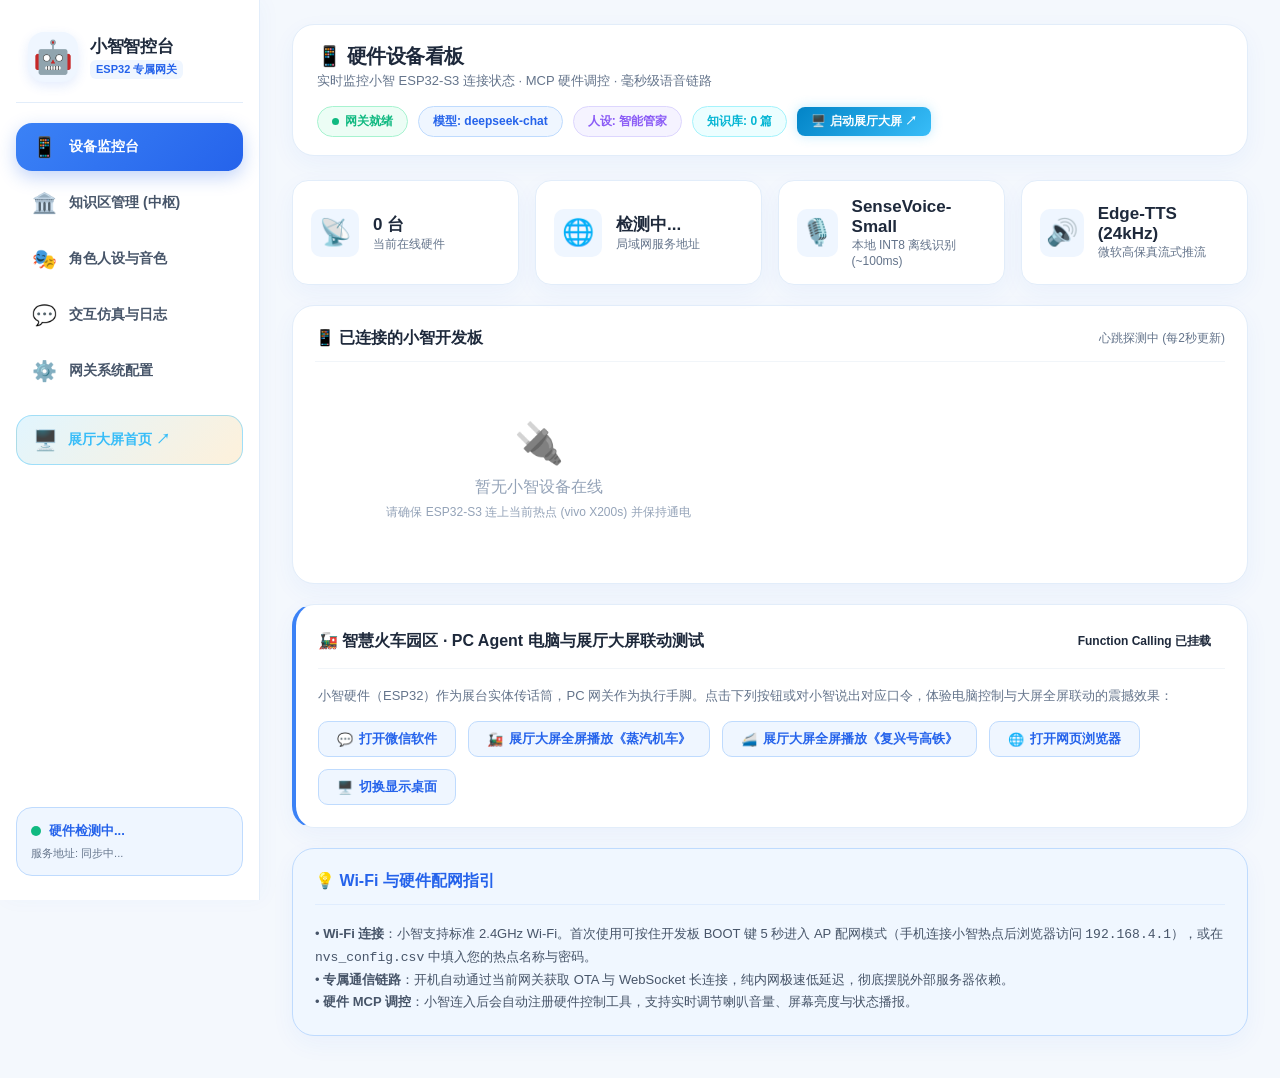
==== gateway/web/index.html @ e7eec86a "feat(skill-system): add agent skill file manager, streamline UI, and fix ASR phantom triggers" ====
<!DOCTYPE html>
<html lang="zh-CN">
<head>
  <meta charset="UTF-8">
  <meta name="viewport" content="width=device-width, initial-scale=1.0">
  <title>小智 AI 硬件专属中转管理平台</title>
  <link rel="stylesheet" href="style.css?v=2.2.0">
  <link rel="icon" href="data:image/svg+xml,<svg xmlns='http://www.w3.org/2000/svg' viewBox='0 0 100 100'><text y='.9em' font-size='90'>🤖</text></svg>">
</head>
<body>
  <div class="app-layout">
    <!-- Left Sidebar -->
    <aside class="sidebar">
      <div>
        <div class="brand-area">
          <div class="brand-icon">🤖</div>
          <div>
            <div class="brand-title">小智智控台</div>
            <span class="brand-sub">ESP32 专属网关</span>
          </div>
        </div>

        <!-- Navigation Menu -->
        <nav class="nav-menu">
          <button class="nav-item active" id="nav-devices" onclick="switchTab('devices')">
            <span class="item-icon">📱</span>
            <span>设备监控台</span>
          </button>
          <button class="nav-item" id="nav-knowledge" onclick="switchTab('knowledge')">
            <span class="item-icon">🏛️</span>
            <span>知识区管理 (中枢)</span>
          </button>
          <button class="nav-item" id="nav-roles" onclick="switchTab('roles')">
            <span class="item-icon">🎭</span>
            <span>角色人设与音色</span>
          </button>
          <button class="nav-item" id="nav-chat" onclick="switchTab('chat')">
            <span class="item-icon">💬</span>
            <span>交互仿真与日志</span>
          </button>
          <button class="nav-item" id="nav-settings" onclick="switchTab('settings')">
            <span class="item-icon">⚙️</span>
            <span>网关系统配置</span>
          </button>
          <a href="/kiosk.html" target="_blank" class="nav-item" style="text-decoration:none; margin-top:12px; background:linear-gradient(135deg, rgba(56,189,248,0.15), rgba(245,158,11,0.15)); border:1px solid rgba(56,189,248,0.4); color:#38bdf8; font-weight:600; display:flex; align-items:center; gap:10px;">
            <span class="item-icon">🖥️</span>
            <span>展厅大屏首页 ↗</span>
          </a>
        </nav>
      </div>

      <!-- Sidebar Footer Hardware Status -->
      <div class="sidebar-footer">
        <div class="device-status-badge">
          <span class="dot-pulse" id="sidebar-dot"></span>
          <span id="sidebar-status-text">硬件检测中...</span>
        </div>
        <div class="device-info-text" id="sidebar-device-info">
          服务地址: 同步中...
        </div>
      </div>
    </aside>

    <!-- Main Content Area -->
    <main class="main-content">
      <!-- Top App Header -->
      <header class="top-header">
        <div>
          <h1 id="page-title">📱 硬件设备看板</h1>
          <p id="page-subtitle">实时监控小智 ESP32-S3 连接状态 · MCP 硬件调控 · 毫秒级语音链路</p>
        </div>
        <div class="header-badges">
          <div class="badge badge-success" id="header-port-badge">
            <span class="dot-pulse" style="width:7px; height:7px;"></span> 网关就绪
          </div>
          <div class="badge badge-model" id="header-model-badge">
            模型: deepseek-chat
          </div>
          <div class="badge badge-role" id="header-role-badge">
            人设: 智能管家
          </div>
          <div class="badge badge-rag" id="header-rag-badge">
            知识库: 0 篇
          </div>
          <a href="/kiosk.html" target="_blank" class="badge" style="background:linear-gradient(135deg, #0284c7, #38bdf8); color:#fff; text-decoration:none; cursor:pointer; font-weight:600; padding:6px 14px; border-radius:8px; display:inline-flex; align-items:center; gap:6px; box-shadow:0 0 12px rgba(56,189,248,0.3); border:none;">
            🖥️ 启动展厅大屏 ↗
          </a>
        </div>
      </header>

      <!-- ================= TAB 1: 📱 设备看板 ================= -->
      <section id="tab-devices" class="tab-panel active">
        <div class="stats-grid">
          <div class="stat-box">
            <div class="stat-icon">📡</div>
            <div>
              <div class="stat-value" id="stat-device-count">0 台</div>
              <div class="stat-label">当前在线硬件</div>
            </div>
          </div>
          <div class="stat-box">
            <div class="stat-icon">🌐</div>
            <div>
              <div class="stat-value" id="stat-lan-ip">检测中...</div>
              <div class="stat-label">局域网服务地址</div>
            </div>
          </div>
          <div class="stat-box">
            <div class="stat-icon">🎙️</div>
            <div>
              <div class="stat-value">SenseVoice-Small</div>
              <div class="stat-label">本地 INT8 离线识别 (~100ms)</div>
            </div>
          </div>
          <div class="stat-box">
            <div class="stat-icon">🔊</div>
            <div>
              <div class="stat-value">Edge-TTS (24kHz)</div>
              <div class="stat-label">微软高保真流式推流</div>
            </div>
          </div>
        </div>

        <div class="card">
          <div class="card-header">
            <h2>📱 已连接的小智开发板</h2>
            <span class="stat-label">心跳探测中 (每2秒更新)</span>
          </div>
          <div id="device-list" class="devices-grid">
            <div class="empty-state">
              <div class="empty-icon">🔌</div>
              <p>暂无小智设备在线</p>
              <span class="empty-hint">请确保 ESP32-S3 连上当前热点 (vivo X200s) 并保持通电</span>
            </div>
          </div>
        </div>

        <!-- PC Agent Interactive Action Card -->
        <div class="card" style="border-left: 4px solid #3b82f6;">
          <div class="card-header">
            <h2>🚂 智慧火车园区 · PC Agent 电脑与展厅大屏联动测试</h2>
            <span class="badge badge-primary">Function Calling 已挂载</span>
          </div>
          <p style="font-size: 13px; color: #64748b; margin-bottom: 16px;">
            小智硬件（ESP32）作为展台实体传话筒，PC 网关作为执行手脚。点击下列按钮或对小智说出对应口令，体验电脑控制与大屏全屏联动的震撼效果：
          </p>
          <div style="display: flex; flex-wrap: wrap; gap: 12px;">
            <button class="btn btn-secondary" onclick="quickTestAgent('帮我打开微信')">
              <span>💬</span> 打开微信软件
            </button>
            <button class="btn btn-secondary" onclick="quickTestAgent('我想看蒸汽火车的历史视频')">
              <span>🚂</span> 展厅大屏全屏播放《蒸汽机车》
            </button>
            <button class="btn btn-secondary" onclick="quickTestAgent('播放复兴号高铁科普视频')">
              <span>🚄</span> 展厅大屏全屏播放《复兴号高铁》
            </button>
            <button class="btn btn-secondary" onclick="quickTestAgent('帮我打开浏览器')">
              <span>🌐</span> 打开网页浏览器
            </button>
            <button class="btn btn-secondary" onclick="quickTestAgent('帮我显示桌面')">
              <span>🖥️</span> 切换显示桌面
            </button>
          </div>
          <div id="pc-agent-feedback" style="display: none; margin-top: 14px; padding: 12px 16px; border-radius: 8px; font-size: 13px; background: #f0fdf4; border: 1px solid #bbf7d0; color: #166534;">
          </div>
        </div>

        <div class="card" style="background: #f0f7ff; border-color: #bfdbfe;">
          <div class="card-header" style="border-color: #e0edfe;">
            <h2 style="color: #2563eb;">💡 Wi-Fi 与硬件配网指引</h2>
          </div>
          <p style="font-size: 13px; color: #475569; line-height: 1.7;">
            • <strong>Wi-Fi 连接</strong>：小智支持标准 2.4GHz Wi-Fi。首次使用可按住开发板 BOOT 键 5 秒进入 AP 配网模式（手机连接小智热点后浏览器访问 <code>192.168.4.1</code>），或在 <code>nvs_config.csv</code> 中填入您的热点名称与密码。<br>
            • <strong>专属通信链路</strong>：开机自动通过当前网关获取 OTA 与 WebSocket 长连接，纯内网极速低延迟，彻底摆脱外部服务器依赖。<br>
            • <strong>硬件 MCP 调控</strong>：小智连入后会自动注册硬件控制工具，支持实时调节喇叭音量、屏幕亮度与状态播报。
          </p>
        </div>
      </section>

      <!-- ================= TAB 2: 🏛️ 知识区管理 (知识中枢) ================= -->
      <section id="tab-knowledge" class="tab-panel">
        <!-- Knowledge Zone Top Bar -->
        <div class="zone-header-card">
          <div class="zone-selector-box">
            <span style="font-size:20px;">🏛️</span>
            <div>
              <div style="font-size:11px; color:#64748b; font-weight:700;">当前选择的知识区：</div>
              <select id="zone-select" class="zone-select-dropdown" onchange="handleZoneChange(this.value)">
                <option value="default_zone">📚 默认通用知识区 (默认)</option>
              </select>
            </div>
            <button class="btn btn-secondary btn-sm" onclick="openAddZoneModal()">+ 新建知识区</button>
          </div>
          <div class="zone-stats-pills">
            <span class="zone-pill green" id="zone-status-pill">🟢 知识区已就绪</span>
            <span class="zone-pill" id="zone-doc-count-pill">📄 0 篇知识文档</span>
            <span class="zone-pill" id="zone-vid-count-pill">🎬 0 部展播视频</span>
          </div>
        </div>

        <!-- Sub-Navigation for Documents vs Videos -->
        <div class="zone-subnav-bar">
          <button class="zone-subnav-btn active" id="btn-subtab-docs" onclick="switchZoneSubTab('docs')">
            📄 权威文本知识库 (<span id="subtab-doc-count">0</span>)
          </button>
          <button class="zone-subnav-btn" id="btn-subtab-videos" onclick="switchZoneSubTab('videos')">
            🎬 展播视频资产库 (<span id="subtab-vid-count">0</span>)
          </button>
        </div>

        <!-- SUB-PANEL 1: 📄 权威文本知识库 -->
        <div id="subpanel-docs" class="zone-subpanel">
          <!-- Intelligent Upload Box -->
          <div class="card" style="border: 1px dashed #93c5fd; background: #f8fbff; margin-bottom: 14px; padding: 14px;">
            <div style="display: flex; justify-content: space-between; align-items: center; margin-bottom: 8px;">
              <span style="font-weight: 700; font-size: 13px; color: #1e3a8a;">📤 知识文档归档入库</span>
              <span class="badge" style="background:#e0e7ff; color:#4338ca; font-size:11px;" id="upload-model-badge">原件实体持久化 · AI 智能切片</span>
            </div>
            
            <div class="upload-drop-zone" id="upload-zone" onclick="document.getElementById('file-input').click()" style="padding: 16px 12px;">
              <div class="upload-icon" style="font-size: 26px; margin-bottom: 4px;">📂</div>
              <div class="upload-title" style="font-size: 13px; font-weight: 600;">点击选择或拖拽文件入库 (Word / Markdown / PDF / TXT)</div>
              <div class="upload-hint" style="font-size: 11px; color: #64748b;">支持一键全量导入，原件持久化落盘，AI 自动切片并建立溯源映射</div>
              <input type="file" id="file-input" style="display:none;" accept=".docx,.md,.txt,.pdf,.csv,.json" onchange="handleFileSelected(event)">
            </div>

            <!-- Upload & Structuring Progress -->
            <div id="upload-progress" class="upload-progress-box">
              <div class="spinner"></div>
              <div>
                <div style="font-size:13px; font-weight:700; color:var(--primary);" id="upload-status-title">正在持久化归档并解析入库...</div>
                <div style="font-size:11px; color:var(--text-muted);" id="upload-status-detail">正在分析文档结构并生成语义切片...</div>
              </div>
            </div>
          </div>

          <!-- Knowledge Asset View Switcher -->
          <div class="sub-nav-tabs" style="margin-bottom: 14px;">
            <button class="sub-nav-btn active" id="btn-view-files" onclick="switchDocViewMode('files')">
              📁 原始文档仓库 (<span id="view-files-count">0</span>)
            </button>
            <button class="sub-nav-btn" id="btn-view-chunks" onclick="switchDocViewMode('chunks')">
              🧩 知识切片与溯源 (<span id="view-chunks-count">0</span>)
            </button>
            <button class="sub-nav-btn" id="btn-view-tester" onclick="switchDocViewMode('tester')">
              🔍 检索演练与验证
            </button>
          </div>

          <!-- VIEW 1: 📁 原始文件档案仓 -->
          <div id="sec-view-files">
            <div class="card">
              <div class="card-header">
                <h2>📁 知识区归档文件资产清单 (<span id="knowledge-total-count">0</span> 份文档档案)</h2>
                <div style="display:flex; gap:8px;">
                  <button class="btn btn-outline btn-sm" onclick="fetchKnowledge()">🔄 刷新清单</button>
                  <button class="btn btn-primary btn-sm" onclick="openAddDocModal()">+ 手动快速录入</button>
                </div>
              </div>
              <div id="docs-container" class="docs-list">
                <div class="empty-state">
                  <div class="empty-icon">📖</div>
                  <p>当前知识区暂无文档档案，请点击上方拖拽上传 Word、Markdown、PDF 或文本文件</p>
                </div>
              </div>
            </div>
          </div>

          <!-- VIEW 2: 🧩 知识切片与溯源总览 -->
          <div id="sec-view-chunks" style="display:none;">
            <div class="card">
              <div class="card-header" style="flex-wrap:wrap; gap:10px;">
                <h2>🧩 知识切片全貌与来源溯源 (<span id="all-chunks-count">0</span> 块)</h2>
                <div style="display:flex; gap:10px; align-items:center; flex-wrap:wrap;">
                  <select id="chunk-filter-doc" onchange="filterChunksView()" class="form-input" style="padding:4px 10px; font-size:12px; border-radius:6px;">
                    <option value="all">📁 全部来源文件</option>
                  </select>
                  <select id="chunk-filter-type" onchange="filterChunksView()" class="form-input" style="padding:4px 10px; font-size:12px; border-radius:6px;">
                    <option value="all">🧩 全部切片类型</option>
                    <option value="qa">🧩 仅 FAQ 问答对</option>
                    <option value="fact">📄 仅核心事实切片</option>
                  </select>
                  <input type="text" id="chunk-filter-kw" placeholder="搜索切片内容关键字..." oninput="filterChunksView()" class="form-input" style="padding:4px 10px; font-size:12px; border-radius:6px; width:180px;">
                </div>
              </div>
              <div id="chunks-container" class="docs-list">
                <div class="empty-state">
                  <div class="empty-icon">🧩</div>
                  <p>正在载入切片溯源数据...</p>
                </div>
              </div>
            </div>
          </div>

          <!-- VIEW 3: 🔍 检索演练与溯源验证 -->
          <div id="sec-view-tester" style="display:none;">
            <div class="search-tester">
              <div style="display:flex; justify-content:space-between; align-items:center; margin-bottom:10px;">
                <h3 style="font-size:14px; font-weight:700; color:#0284c7;">🔍 知识库检索演练与文件溯源 (Dual-Track BM25 极速测试)</h3>
                <span style="font-size:12px; color:#0369a1;">无需对硬件说话，在此实时验证口语问题命中的知识切片及归属来源文件</span>
              </div>
              <div class="search-input-group">
                <input type="text" id="rag-query-input" placeholder="输入口语测试问题，如：毛泽东号机车在哪个展厅？" onkeydown="if(event.key==='Enter') testSearchKnowledge()">
                <button class="btn btn-primary" onclick="testSearchKnowledge()">🔍 检索匹配</button>
              </div>
              <div id="search-results-box" style="display:none;"></div>
            </div>
          </div>
        </div>

        <!-- SUB-PANEL 2: 🎬 展播视频资产库 -->
        <div id="subpanel-videos" class="zone-subpanel" style="display: none;">
          <!-- Video Upload Box -->
          <div class="card" style="border: 2px dashed #93c5fd; background: #f8fbff;">
            <div class="card-header">
              <h2>📤 传入视频至【<span id="video-upload-zone-name">白城火车园区知识区</span>】</h2>
              <span class="stat-label">直接存入后台视频库 · 自动提取并建立语音口令触发索引</span>
            </div>
            
            <div class="upload-drop-zone" id="video-drop-zone" onclick="document.getElementById('video-file-input').click()">
              <div class="upload-icon">🎬</div>
              <div class="upload-title">点击选择视频，或直接拖拽视频文件到这里传入</div>
              <div class="upload-hint">支持 .mp4、.mkv、.avi、.mov、.wmv、.webm 视频格式</div>
              <div class="upload-tag">✨ 本地原生全屏超清展映 · 自动建立 AI 语音唤醒口令映射</div>
              <input type="file" id="video-file-input" style="display:none;" accept=".mp4,.mkv,.avi,.mov,.flv,.wmv,.webm" onchange="handleVideoFileSelected(event)">
            </div>

            <!-- Video description / transcript input for AI knowledge linking -->
            <div style="margin-top: 14px; background: #fff; padding: 12px 16px; border-radius: 10px; border: 1px solid #e2e8f0;">
              <label style="font-size: 13px; font-weight: 700; color: #1e3a8a; display: flex; align-items: center; justify-content: space-between; margin-bottom: 6px;">
                <span>💡 视频内容简短描述 或 视频声音文字稿（选填）：</span>
                <span style="font-size: 11px; font-weight: normal; color: #64748b;">输入后上传，AI将自动识别分类、提炼口令并蒸馏知识切片！</span>
              </label>
              <textarea id="video-upload-transcript" rows="2" class="form-input" style="width: 100%; border: 1px solid #cbd5e1; border-radius: 8px; font-size: 13px; resize: vertical; padding: 8px 12px; box-sizing: border-box;" placeholder="例如：'这是1961年拍摄的毛泽东号纪录片，讲述抗美援朝战场支前、哈尔滨机务段抢修和英雄乘务组事迹...' 或直接粘贴字幕原声文字"></textarea>
            </div>

            <!-- Video Upload Progress -->
            <div id="video-upload-progress" class="upload-progress-box" style="display:none;">
              <div class="spinner"></div>
              <div>
                <div style="font-size:14px; font-weight:700; color:var(--primary);" id="video-upload-status-title">正在上传视频至园区知识区...</div>
                <div style="font-size:12px; color:var(--text-muted);" id="video-upload-status-detail">正在写入本地视频库并生成口令别名索引...</div>
              </div>
            </div>
          </div>

          <!-- Video Assets List -->
          <div class="card">
            <div class="card-header">
              <h2>🎬 展播视频展项清单 (<span id="videos-total-count">0</span>)</h2>
              <div style="font-size:12px; color:#64748b;">
                💡 管理提示：支持点击【▶️ 全屏试播】直接在电脑大屏测试播放效果
              </div>
            </div>
            <div id="videos-container" class="videos-grid">
              <div class="empty-state">
                <div class="empty-icon">🎬</div>
                <p>当前知识区暂无视频，请在上方传入机车展播视频</p>
              </div>
            </div>
          </div>
        </div>
      </section>

      <!-- ================= TAB 3: 🎭 角色与 Agent 技能库 ================= -->
      <section id="tab-roles" class="tab-panel">
        <div class="sub-nav-tabs">
          <button class="sub-nav-btn active" id="btn-subnav-roles" onclick="switchRolesSubnav('roles')">
            <span>🎭</span> 角色人设管理
          </button>
          <button class="sub-nav-btn" id="btn-subnav-skills" onclick="switchRolesSubnav('skills')">
            <span>📦</span> Agent 技能库 (Skill Warehouse) <span class="badge" style="background:#e0e7ff; color:#4338ca; font-size:11px;" id="skills-lib-count">4</span>
          </button>
        </div>

        <!-- VIEW A: 角色人设列表 -->
        <div id="roles-subview-roles">
          <div class="card">
            <div class="card-header">
              <h2>🎭 角色人设与音色切换 (一键无缝生效)</h2>
              <button class="btn btn-primary btn-sm" onclick="openAddRoleModal()">+ 新建自定义人设</button>
            </div>
            <div id="roles-container" class="roles-grid">
              <!-- Populated by JS -->
            </div>
          </div>
        </div>

        <!-- VIEW B: Agent 技能库 (Skill Warehouse) -->
        <div id="roles-subview-skills" style="display: none;">
          <div class="card">
            <div class="card-header" style="flex-wrap: wrap; gap: 10px;">
              <div>
                <h2>📦 Agent 技能库 (Skill Warehouse)</h2>
                <div style="font-size: 12px; color: #64748b; margin-top: 2px;">
                  支持直接导入 GitHub 或社区下载的 .skill.md 技能文件，所有技能均可在编辑角色时一键挂载
                </div>
              </div>
              <div style="display: flex; gap: 8px;">
                <input type="file" id="skill-warehouse-upload-input" accept=".md,.json,.txt,.yaml" style="display:none;" onchange="handleWarehouseSkillUpload(this.files)">
                <button class="btn btn-primary btn-sm" onclick="document.getElementById('skill-warehouse-upload-input').click()">
                  📥 上传技能文件 (.skill.md)
                </button>
              </div>
            </div>
            <div id="skills-warehouse-container" class="skills-warehouse-grid">
              <!-- Populated by JS -->
            </div>
          </div>
        </div>
      </section>

      <!-- ================= TAB 4: 💬 交互仿真与日志 ================= -->
      <section id="tab-chat" class="tab-panel">
        <div class="chat-layout">
          <!-- Left: Web Simulator -->
          <div class="card" style="margin-bottom:0;">
            <div class="card-header">
              <h2>🧪 网页端交互仿真器</h2>
              <span class="stat-label">直接验证人设与知识库检索</span>
            </div>
            <div class="simulator-box">
              <div style="display: flex; gap: 10px; align-items: flex-end;">
                <div class="form-group" style="flex: 1; margin-bottom: 8px;">
                  <label>选择当前测试人设</label>
                  <select id="sim-role-select" onchange="onSimRoleChanged()"></select>
                </div>
                <div id="sim-role-badges" style="display: flex; gap: 6px; margin-bottom: 12px; align-items: center;">
                  <!-- Dynamic badges for RAG Mode & Skill SOP -->
                </div>
              </div>

              <!-- Interactive Skill Stage Bar (shown if active role has skill enabled) -->
              <div id="sim-skill-banner" class="sim-skill-banner" style="display: none;">
                <div class="sim-skill-header">
                  <div class="sim-skill-title">
                    <span>🧭 <strong id="sim-skill-name">SOP 工作流</strong></span>
                    <span id="sim-skill-desc" class="sim-skill-desc"></span>
                  </div>
                  <div class="sim-skill-controls">
                    <button class="btn btn-sm btn-outline" onclick="resetSimStage()" title="从阶段一重新开始">🔄 重置流程</button>
                    <button class="btn btn-sm btn-primary" id="btn-next-stage" onclick="advanceSimStage()" title="手动推进到下一阶段">⏭️ 下一阶段</button>
                  </div>
                </div>
                <div id="sim-skill-stages" class="sim-skill-stages">
                  <!-- Dynamic clickable stage pills -->
                </div>
                <div id="sim-skill-active-hint" class="sim-skill-active-hint"></div>
              </div>

              <div id="sim-chat-view" class="simulator-chat-view">
                <div class="sim-msg-ai">
                  你好！我是你的小智 AI 语音助手。有什么问题我可以为你解答？
                </div>
              </div>
              <div class="search-input-group">
                <input type="text" id="sim-input" placeholder="输入对话内容，测试小智如何回答..." onkeydown="if(event.key==='Enter') sendSimulation()">
                <button class="btn btn-primary" id="btn-sim-send" onclick="sendSimulation()">发送</button>
              </div>
            </div>
          </div>

          <!-- Right: Live Conversation Logs -->
          <div class="card" style="margin-bottom:0;">
            <div class="card-header">
              <h2>💬 开发板实时语音交互瀑布流</h2>
              <button class="btn btn-sm btn-outline" onclick="clearLogs()">清空日志</button>
            </div>
            <div id="logs-container" class="logs-container">
              <div class="empty-state">
                <div class="empty-icon">🎧</div>
                <p>等待硬件语音对话触发...</p>
                <span class="empty-hint">长按开发板 BOOT 键说话，识别结果、知识库引用与大模型回复将在此同步呈现</span>
              </div>
            </div>
          </div>
        </div>
      </section>

      <!-- ================= TAB 5: ⚙️ 网关系统配置 ================= -->
      <section id="tab-settings" class="tab-panel">
        <div class="card" style="max-width: 800px; margin: 0 auto;">
          <div class="card-header">
            <h2>⚙️ 大模型中转与语音引擎配置 (全局生效)</h2>
          </div>
          <div class="modal-body" style="padding: 0;">
            <div class="form-group">
              <label>大模型中转地址 (Relay Base URL)</label>
              <input type="text" id="cfg-relay-url" placeholder="https://api.deepseek.com/v1">
              <small>填入您的模型接口地址（如 DeepSeek 官方接口、SiliconFlow、OpenAI 等标准兼容接口）</small>
            </div>
            <div class="form-group">
              <label>大模型 API 密钥 (API Key)</label>
              <input type="password" id="cfg-api-key" placeholder="sk-..." style="font-family: monospace;">
              <small>在对应服务商控制台申请的 API 密钥（如 DeepSeek 开发者控制台）</small>
            </div>
            <div class="form-group">
              <label>模型型号 (Model)</label>
              <input type="text" id="cfg-model-name" placeholder="deepseek-chat">
              <small>全局默认模型：ESP32 硬件语音对话、知识库文档 AI 蒸馏切片、多媒体联动均统一调用此模型</small>
            </div>
            <div class="form-group">
              <label>全局默认 TTS 语音音色</label>
              <select id="cfg-tts-voice">
                <option value="zh-CN-YunxiNeural">zh-CN-YunxiNeural (云希 - 阳光温暖少年音)</option>
                <option value="zh-CN-XiaoxiaoNeural">zh-CN-XiaoxiaoNeural (晓晓 - 亲切知性自然女声)</option>
                <option value="zh-CN-YunjianNeural">zh-CN-YunjianNeural (云健 - 沉稳磁性解说男声)</option>
                <option value="zh-CN-XiaoyiNeural">zh-CN-XiaoyiNeural (晓伊 - 灵动少女音)</option>
                <option value="zh-CN-liaoning-XiaobeiNeural">zh-CN-liaoning-XiaobeiNeural (晓北 - 东北方言)</option>
                <option value="zh-CN-shaanxi-XiaoniNeural">zh-CN-shaanxi-XiaoniNeural (晓妮 - 陕西方言)</option>
                <option value="en-US-JennyNeural">en-US-JennyNeural (Jenny - 美式英语口语)</option>
              </select>
            </div>
            <div class="form-group">
              <label>全局默认系统提示词 (System Prompt)</label>
              <textarea id="cfg-prompt" rows="3"></textarea>
            </div>
            <div style="margin-top: 10px;">
              <button class="btn btn-primary" onclick="saveConfig()">💾 保存全局配置</button>
            </div>
          </div>
        </div>
      </section>
    </main>
  </div>

  <!-- Modal: Document Details & Chunks View -->
  <div id="doc-view-modal" class="modal-overlay" style="display: none;">
    <div class="modal-card" style="max-width: 750px;">
      <div class="modal-header">
        <h3 id="doc-view-title">📖 知识切片与 FAQ 详情</h3>
        <button class="close-btn" onclick="closeDocViewModal()">&times;</button>
      </div>
      <div class="modal-body" id="doc-view-body">
        <!-- Populated by JS -->
      </div>
      <div class="modal-footer">
        <button class="btn btn-secondary" onclick="closeDocViewModal()">关闭</button>
      </div>
    </div>
  </div>

  <!-- Modal: Add Manual Knowledge Doc -->
  <div id="doc-modal" class="modal-overlay" style="display: none;">
    <div class="modal-card">
      <div class="modal-header">
        <h3 id="doc-modal-title">📖 手动录入知识文档 / FAQ</h3>
        <button class="close-btn" onclick="closeDocModal()">&times;</button>
      </div>
      <div class="modal-body">
        <div class="form-group">
          <label>文档分类</label>
          <input type="text" id="doc-category" placeholder="如：硬件使用、产品FAQ、公司政策">
        </div>
        <div class="form-group">
          <label>文档标题</label>
          <input type="text" id="doc-title" placeholder="如：小智开发板音量控制指南">
        </div>
        <div class="form-group">
          <label>知识正文 (支持多段落)</label>
          <textarea id="doc-content" rows="7" placeholder="输入知识内容。系统将自动建立分词与检索索引..."></textarea>
        </div>
      </div>
      <div class="modal-footer">
        <button class="btn btn-secondary" onclick="closeDocModal()">取消</button>
        <button class="btn btn-primary" onclick="saveKnowledgeDoc()">保存文档</button>
      </div>
    </div>
  </div>

  <!-- Modal: Add / Edit Role -->
  <div id="role-modal" class="modal-overlay" style="display: none;">
    <div class="modal-card">
      <div class="modal-header">
        <h3 id="role-modal-title">🎭 新建 / 编辑人设</h3>
        <button class="close-btn" onclick="closeRoleModal()">&times;</button>
      </div>
      <div class="modal-body">
        <input type="hidden" id="role-edit-id">
        <div style="display: flex; gap: 12px;">
          <div class="form-group" style="width: 80px;">
            <label>图标</label>
            <input type="text" id="role-emoji" value="🤖" style="text-align: center; font-size: 20px;">
          </div>
          <div class="form-group" style="flex: 1;">
            <label>人设名称</label>
            <input type="text" id="role-name" placeholder="如：家庭管家、二次元伴侣">
          </div>
        </div>
        <div class="form-group">
          <label>人设一句话简介</label>
          <input type="text" id="role-desc" placeholder="简短描述该角色的特点与场景">
        </div>
        <div class="form-group">
          <label>发音音色 (Edge-TTS)</label>
          <select id="role-voice">
            <option value="zh-CN-YunxiNeural">zh-CN-YunxiNeural (云希 - 阳光少年音)</option>
            <option value="zh-CN-XiaoxiaoNeural">zh-CN-XiaoxiaoNeural (晓晓 - 亲切知性自然女声)</option>
            <option value="zh-CN-YunjianNeural">zh-CN-YunjianNeural (云健 - 沉稳磁性解说男声)</option>
            <option value="zh-CN-XiaoyiNeural">zh-CN-XiaoyiNeural (晓伊 - 灵动少女音)</option>
            <option value="zh-CN-liaoning-XiaobeiNeural">zh-CN-liaoning-XiaobeiNeural (晓北 - 东北方言)</option>
            <option value="zh-CN-shaanxi-XiaoniNeural">zh-CN-shaanxi-XiaoniNeural (晓妮 - 陕西方言)</option>
            <option value="en-US-JennyNeural">en-US-JennyNeural (Jenny - 美式英语口语)</option>
          </select>
        </div>
        <div style="display: flex; gap: 16px;">
          <div class="form-group" style="flex: 1;">
            <label>模型温度 (Temperature: <span id="val-temp">0.7</span>)</label>
            <input type="range" min="0.0" max="1.0" step="0.05" id="role-temp" value="0.7" oninput="document.getElementById('val-temp').textContent = this.value">
            <small>严格模式必须设定为 0.0，数值越低越严谨，越高越生动</small>
          </div>
          <div class="form-group" style="width: 140px;">
            <label>知识库检索开关</label>
            <select id="role-rag-enabled" onchange="updateRoleRagModeVisibility()">
              <option value="false">⚪ 不启用</option>
              <option value="true">🟢 启用 RAG</option>
            </select>
          </div>
          <div class="form-group" style="width: 210px;" id="role-rag-mode-group">
            <label>RAG 复述模式</label>
            <select id="role-rag-mode" onchange="onRoleRagModeChanged()">
              <option value="smart">🧠 智能润色总结</option>
              <option value="exact">🎯 严格原文复述 (一字不改)</option>
            </select>
            <small id="role-rag-mode-hint">结合常识口语化润色解答</small>
          </div>
        </div>
        <div class="form-group" id="role-zone-group">
          <label>绑定专属知识库 / 知识区 (Zone)</label>
          <select id="role-zone-id">
            <option value="">⚪ 随全局当前激活知识区</option>
          </select>
          <small>指定专属知识区（如“AI幼教知识库”），实现跨领域知识彻底物理隔离</small>
        </div>
        <div class="form-group">
          <label>系统人设提示词 (System Prompt)</label>
          <textarea id="role-prompt" rows="4" placeholder="详细设定 AI 语气、身份以及口语化限制..."></textarea>
        </div>

        <!-- Role Skill SOP Guided Workflow Section (Agent Skill File Architecture) -->
        <div class="skill-mount-card">
          <div class="skill-mount-header">
            <div class="skill-title-group">
              <span class="skill-icon">🧭</span>
              <div>
                <div class="skill-main-title">Agent 技能与工作流 (Skill / SOP)</div>
                <div class="skill-sub-title">支持直接上传 GitHub / 社区下载的 .skill.md 技能文件</div>
              </div>
            </div>
            <select id="role-skill-enabled" onchange="toggleSkillConfig(this.value === 'true')" style="width: 125px; font-size: 12px; padding: 4px 8px;">
              <option value="false">⚪ 未挂载 Skill</option>
              <option value="true">🟢 已挂载 Skill</option>
            </select>
          </div>

          <div id="skill-config-body" style="display: none;">
            <!-- Active Mounted Skill Card Preview -->
            <div id="skill-active-card" class="skill-active-card" style="display: none;">
              <div class="skill-card-top">
                <span class="skill-badge-type">📦 技能档案</span>
                <strong id="role-skill-name-display">高校招生与专业咨询SOP</strong>
                <span id="role-skill-stages-badge" class="badge" style="background: #e0e7ff; color: #4338ca; font-size: 11px;">4 个阶段</span>
              </div>
              <p id="role-skill-desc-display" class="skill-desc-text">从意向破冰到专业详述、就业前景及报考指导的引导式流程</p>
              
              <!-- Stages Stepper Pills -->
              <div id="skill-stages-pills" class="skill-stages-pills"></div>

              <!-- Skill Quick Action Buttons -->
              <div class="skill-actions-row">
                <button type="button" class="btn btn-sm btn-outline" onclick="openSkillEditorModal()" title="在线查看并编辑 Markdown 源码">📝 查看/编辑源码</button>
                <button type="button" class="btn btn-sm btn-outline" onclick="exportRoleSkillFile()" title="一键下载为 .skill.md 文件">⬇️ 导出 .skill.md</button>
                <button type="button" class="btn btn-sm btn-danger-light" onclick="detachRoleSkill()" title="卸载此角色的技能">❌ 卸载技能</button>
              </div>
            </div>

            <!-- Upload & Select Zone (Shown when no skill is mounted or to replace) -->
            <div id="skill-upload-zone" class="skill-upload-zone">
              <div class="skill-drop-area" onclick="document.getElementById('skill-file-input').click()" ondragover="handleSkillDragOver(event)" ondragleave="handleSkillDragLeave(event)" ondrop="handleSkillDrop(event)">
                <input type="file" id="skill-file-input" accept=".md,.json,.txt,.yaml" style="display:none;" onchange="handleSkillFileSelected(this.files)">
                <span style="font-size: 24px;">📥</span>
                <div style="font-size: 13px; font-weight: 600; color: #1e293b;">点击或拖拽上传 Skill 文件 (.skill.md / .json)</div>
                <div style="font-size: 11px; color: #64748b;">支持直接导入在 GitHub 上下载或本地编写的 Agent 技能文件</div>
              </div>

              <div class="skill-select-row">
                <span style="font-size: 12px; color: #64748b; white-space: nowrap;">⚡ 或从已有技能库挂载：</span>
                <select id="role-skill-library-select" onchange="bindSkillFromLibrary(this.value)" style="flex: 1; font-size: 12px; padding: 5px 8px;">
                  <option value="">⚡ 选择已有技能快速套用...</option>
                </select>
              </div>
            </div>
          </div>
        </div>
      </div>
      <div class="modal-footer">
        <button class="btn btn-secondary" onclick="closeRoleModal()">取消</button>
        <button class="btn btn-primary" onclick="saveRoleData()">保存人设</button>
      </div>
    </div>
  </div>

  <!-- Modal: View / Edit Skill Markdown -->
  <div id="skill-editor-modal" class="modal-overlay" style="display: none;">
    <div class="modal-card" style="max-width: 680px;">
      <div class="modal-header">
        <h3 id="skill-editor-title">📝 Agent Skill 技能源码编辑器</h3>
        <button class="close-btn" onclick="closeSkillEditorModal()">&times;</button>
      </div>
      <div class="modal-body">
        <p style="font-size: 12px; color: #64748b; margin-bottom: 8px;">
          在此处可直接编写、粘贴在 GitHub 复制的 Markdown Skill，或按需调整阶段指令。支持 YAML Frontmatter 与标准 Markdown 语法。
        </p>
        <textarea id="skill-markdown-text" rows="16" style="width: 100%; font-family: Consolas, Monaco, monospace; font-size: 13px; line-height: 1.5; padding: 10px; border-radius: 8px; border: 1px solid #cbd5e1; background: #0f172a; color: #f8fafc; resize: vertical; box-sizing: border-box;"></textarea>
      </div>
      <div class="modal-footer">
        <button class="btn btn-secondary" onclick="closeSkillEditorModal()">取消</button>
        <button class="btn btn-primary" onclick="saveSkillMarkdownText()">解析并应用此技能</button>
      </div>
    </div>
  </div>

  <!-- Modal: Add Knowledge Zone -->
  <div id="zone-modal" class="modal-overlay" style="display: none;">
    <div class="modal-card">
      <div class="modal-header">
        <h3>🏛️ 新建知识区</h3>
        <button class="close-btn" onclick="closeAddZoneModal()">&times;</button>
      </div>
      <div class="modal-body">
        <div style="display: flex; gap: 12px;">
          <div class="form-group" style="width: 80px;">
            <label>图标</label>
            <input type="text" id="new-zone-icon" value="🚂" style="text-align: center; font-size: 20px;">
          </div>
          <div class="form-group" style="flex: 1;">
            <label>知识区名称</label>
            <input type="text" id="new-zone-name" placeholder="如：白城火车园区知识区、高铁科普展区">
          </div>
        </div>
        <div class="form-group">
          <label>知识区介绍与定位</label>
          <textarea id="new-zone-desc" rows="3" placeholder="描述此知识区包含的主题内容、机车展项与服务群体..."></textarea>
        </div>
      </div>
      <div class="modal-footer">
        <button class="btn btn-secondary" onclick="closeAddZoneModal()">取消</button>
        <button class="btn btn-primary" onclick="saveNewZone()">创建知识区</button>
      </div>
    </div>
  </div>

  <!-- Modal: Edit Video Metadata -->
  <div id="video-edit-modal" class="modal-overlay" style="display: none;">
    <div class="modal-card">
      <div class="modal-header">
        <h3>🎬 编辑视频展项口令与信息</h3>
        <button class="close-btn" onclick="closeVideoEditModal()">&times;</button>
      </div>
      <div class="modal-body">
        <input type="hidden" id="edit-video-id">
        <div class="form-group">
          <label>展映标题</label>
          <input type="text" id="edit-video-title">
        </div>
        <div class="form-group">
          <label>所属展区 / 展厅类别</label>
          <input type="text" id="edit-video-category" placeholder="如：1号机车历史展厅、3号高铁未来馆">
        </div>
        <div class="form-group">
          <label>语音唤醒口令别名 (用逗号分隔多个触发词)</label>
          <input type="text" id="edit-video-aliases" placeholder="如：毛泽东号, 英雄机车, 解放304, 老火车">
          <small>当游客对小智说出这些关键词时，将自动全屏播放此视频</small>
        </div>
        <div class="form-group">
          <label>展项解说与视频故事</label>
          <textarea id="edit-video-desc" rows="3"></textarea>
        </div>
      </div>
      <div class="modal-footer">
        <button class="btn btn-secondary" onclick="closeVideoEditModal()">取消</button>
        <button class="btn btn-primary" onclick="saveVideoEdit()">保存修改</button>
      </div>
    </div>
  </div>

  <!-- Modal: AI Video Knowledge Linker -->
  <div id="video-ai-link-modal" class="modal-overlay" style="display: none;">
    <div class="modal-card" style="max-width: 650px;">
      <div class="modal-header">
        <h3>🤖 AI 智能识别与知识库联动</h3>
        <button class="close-btn" onclick="closeAiLinkModal()">&times;</button>
      </div>
      <div class="modal-body">
        <input type="hidden" id="ai-link-video-id">
        <div style="font-size: 13px; color: #475569; margin-bottom: 12px; background: #f8fafc; padding: 10px 14px; border-radius: 8px; border: 1px solid #e2e8f0;">
          <strong>当前视频：</strong> <span id="ai-link-video-title" style="color: #1e3a8a; font-weight: 700;">-</span>
        </div>

        <div class="form-group">
          <label style="font-weight: 700; color: #0f172a; margin-bottom: 6px; display: block;">
            📝 视频内容简述 或 视频原声文字/字幕文本：
          </label>
          <textarea id="ai-link-text-input" rows="7" placeholder="可以简短输入几句话介绍（如：讲了什么机车、哪一年的事、关键人物与功勋），也可以直接将整段视频字幕或录音识别文字粘贴在这里。&#10;&#10;AI 将自动：&#10;1. 识别视频所属主题类型并生成标准展映标题&#10;2. 提炼 15~20 个自然口语语音触发词&#10;3. 蒸馏标准 FAQ 问答对与事实切片直接存入知识区并双向绑定！" style="width: 100%; border: 1px solid #cbd5e1; border-radius: 8px; font-size: 13px; padding: 10px; line-height: 1.5; box-sizing: border-box; resize: vertical;"></textarea>
        </div>

        <!-- AI Result Box -->
        <div id="ai-link-result-box" style="display: none; margin-top: 14px; background: #f0fdf4; border: 1px solid #86efac; border-radius: 10px; padding: 14px;">
          <div style="font-size: 14px; font-weight: 700; color: #166534; margin-bottom: 8px;">
            🎉 AI 识别与联动完成！
          </div>
          <div id="ai-link-result-content" style="font-size: 13px; color: #1e293b; line-height: 1.6;"></div>
        </div>
      </div>
      <div class="modal-footer">
        <button class="btn btn-secondary" onclick="closeAiLinkModal()">关闭</button>
        <button class="btn btn-primary" id="btn-submit-ai-link" onclick="submitAiLink()">
          ✨ 开始 AI 智能解析与知识库联动
        </button>
      </div>
    </div>
  </div>

  <script src="app.js?v=2.3.0"></script>
</body>
</html>
---- gateway/web/style.css ----
/* =========================================================
   小智 AI 硬件控制台 - 卡通简约蓝白色系 (Cartoon Minimalist Blue & White)
   ========================================================= */

:root {
  /* Blue & White Palette */
  --bg-main: #f4f8fd;
  --sidebar-bg: #ffffff;
  --card-bg: #ffffff;
  --card-border: #e2edfa;
  --card-border-hover: #b9d7fb;
  --card-shadow: 0 8px 24px rgba(37, 99, 235, 0.05);
  --card-shadow-hover: 0 12px 32px rgba(37, 99, 235, 0.1);

  /* Brand Blues */
  --primary: #2563eb;
  --primary-hover: #1d4ed8;
  --primary-light: #eff6ff;
  --primary-border: #bfdbfe;
  --primary-gradient: linear-gradient(135deg, #3b82f6 0%, #2563eb 100%);

  /* Typography */
  --text-main: #1e293b;
  --text-secondary: #475569;
  --text-muted: #64748b;
  --text-dim: #94a3b8;

  /* Accents */
  --success: #10b981;
  --success-light: #ecfdf5;
  --success-border: #a7f3d0;
  --warning: #f59e0b;
  --warning-light: #fffbeb;
  --danger: #ef4444;
  --danger-light: #fef2f2;
  --purple: #8b5cf6;
  --purple-light: #f5f3ff;
  --cyan: #06b6d4;
  --cyan-light: #ecfeff;

  /* Radii */
  --radius-sm: 10px;
  --radius-md: 16px;
  --radius-lg: 22px;
  --radius-full: 9999px;
}

* {
  box-sizing: border-box;
  margin: 0;
  padding: 0;
}

body {
  background-color: var(--bg-main);
  color: var(--text-main);
  font-family: -apple-system, BlinkMacSystemFont, "Segoe UI", "PingFang SC", "Microsoft YaHei", Roboto, sans-serif;
  min-height: 100vh;
  display: flex;
}

/* ================= Layout Structure ================= */
.app-layout {
  display: flex;
  width: 100%;
  min-height: 100vh;
}

/* Left Sidebar */
.sidebar {
  width: 260px;
  background: var(--sidebar-bg);
  border-right: 1px solid var(--card-border);
  display: flex;
  flex-direction: column;
  justify-content: space-between;
  padding: 24px 16px;
  position: sticky;
  top: 0;
  height: 100vh;
  box-shadow: 4px 0 20px rgba(37, 99, 235, 0.03);
  z-index: 10;
  flex-shrink: 0;
}

.brand-area {
  display: flex;
  align-items: center;
  gap: 12px;
  padding: 8px 12px 20px 12px;
  border-bottom: 1px solid var(--card-border);
}

.brand-icon {
  font-size: 32px;
  background: var(--primary-light);
  width: 50px;
  height: 50px;
  border-radius: var(--radius-md);
  display: flex;
  align-items: center;
  justify-content: center;
  box-shadow: 0 4px 12px rgba(37, 99, 235, 0.12);
  transition: transform 0.3s cubic-bezier(0.34, 1.56, 0.64, 1);
}

.brand-icon:hover {
  transform: scale(1.1) rotate(5deg);
}

.brand-title {
  font-size: 17px;
  font-weight: 700;
  color: var(--text-main);
  letter-spacing: -0.3px;
}

.brand-sub {
  font-size: 11px;
  color: var(--primary);
  font-weight: 600;
  background: var(--primary-light);
  padding: 2px 6px;
  border-radius: 6px;
  display: inline-block;
  margin-top: 2px;
}

/* Navigation Menu */
.nav-menu {
  display: flex;
  flex-direction: column;
  gap: 8px;
  margin-top: 20px;
  flex: 1;
}

.nav-item {
  display: flex;
  align-items: center;
  gap: 12px;
  padding: 12px 16px;
  border-radius: var(--radius-md);
  font-size: 14px;
  font-weight: 600;
  color: var(--text-secondary);
  background: transparent;
  border: none;
  cursor: pointer;
  transition: all 0.2s cubic-bezier(0.4, 0, 0.2, 1);
  text-align: left;
  width: 100%;
}

.nav-item:hover {
  background: var(--primary-light);
  color: var(--primary);
  transform: translateX(3px);
}

.nav-item.active {
  background: var(--primary-gradient);
  color: #ffffff;
  box-shadow: 0 6px 18px rgba(37, 99, 235, 0.28);
}

.nav-item .item-icon {
  font-size: 20px;
}

/* Sidebar Footer (Hardware Status Card) */
.sidebar-footer {
  background: var(--primary-light);
  border: 1px solid var(--primary-border);
  border-radius: var(--radius-md);
  padding: 14px;
  display: flex;
  flex-direction: column;
  gap: 6px;
}

.device-status-badge {
  display: flex;
  align-items: center;
  gap: 8px;
  font-size: 13px;
  font-weight: 600;
  color: var(--primary);
}

.dot-pulse {
  width: 10px;
  height: 10px;
  border-radius: 50%;
  background: #10b981;
  box-shadow: 0 0 0 0 rgba(16, 185, 129, 0.7);
  animation: pulse 2s infinite;
}

@keyframes pulse {
  0% { transform: scale(0.95); box-shadow: 0 0 0 0 rgba(16, 185, 129, 0.7); }
  70% { transform: scale(1); box-shadow: 0 0 0 8px rgba(16, 185, 129, 0); }
  100% { transform: scale(0.95); box-shadow: 0 0 0 0 rgba(16, 185, 129, 0); }
}

.device-info-text {
  font-size: 11px;
  color: var(--text-muted);
  line-height: 1.4;
}

/* ================= Main Content Area ================= */
.main-content {
  flex: 1;
  padding: 24px 32px;
  overflow-y: auto;
  max-width: 1350px;
}

/* Top App Header */
.top-header {
  display: flex;
  justify-content: space-between;
  align-items: center;
  background: var(--card-bg);
  border: 1px solid var(--card-border);
  border-radius: var(--radius-lg);
  padding: 18px 24px;
  margin-bottom: 24px;
  box-shadow: var(--card-shadow);
  flex-wrap: wrap;
  gap: 16px;
}

.top-header h1 {
  font-size: 20px;
  font-weight: 700;
  color: var(--text-main);
  letter-spacing: -0.5px;
}

.top-header p {
  font-size: 13px;
  color: var(--text-muted);
  margin-top: 2px;
}

.header-badges {
  display: flex;
  align-items: center;
  gap: 10px;
  flex-wrap: wrap;
}

/* Pills & Badges */
.badge {
  display: inline-flex;
  align-items: center;
  gap: 6px;
  padding: 6px 14px;
  border-radius: var(--radius-full);
  font-size: 12px;
  font-weight: 600;
}

.badge-success { background: var(--success-light); color: var(--success); border: 1px solid var(--success-border); }
.badge-model { background: var(--primary-light); color: var(--primary); border: 1px solid var(--primary-border); }
.badge-role { background: var(--purple-light); color: var(--purple); border: 1px solid #ddd6fe; }
.badge-rag { background: var(--cyan-light); color: var(--cyan); border: 1px solid #a5f3fc; }

/* Panels */
.tab-panel {
  display: none;
  animation: fadeIn 0.25s ease;
}

.tab-panel.active {
  display: block;
}

@keyframes fadeIn {
  from { opacity: 0; transform: translateY(6px); }
  to { opacity: 1; transform: translateY(0); }
}

/* ================= Cards & Containers ================= */
.card {
  background: var(--card-bg);
  border: 1px solid var(--card-border);
  border-radius: var(--radius-lg);
  padding: 22px;
  margin-bottom: 20px;
  box-shadow: var(--card-shadow);
  transition: all 0.2s ease;
}

.card:hover {
  border-color: var(--card-border-hover);
}

.card-header {
  display: flex;
  justify-content: space-between;
  align-items: center;
  margin-bottom: 18px;
  padding-bottom: 12px;
  border-bottom: 1px solid #f1f5f9;
}

.card-header h2 {
  font-size: 16px;
  font-weight: 700;
  display: flex;
  align-items: center;
  gap: 8px;
  color: var(--text-main);
}

/* Overview Stats Grid */
.stats-grid {
  display: grid;
  grid-template-columns: repeat(auto-fit, minmax(220px, 1fr));
  gap: 16px;
  margin-bottom: 20px;
}

.stat-box {
  background: var(--card-bg);
  border: 1px solid var(--card-border);
  border-radius: var(--radius-md);
  padding: 16px 18px;
  display: flex;
  align-items: center;
  gap: 14px;
  box-shadow: var(--card-shadow);
  transition: transform 0.2s ease;
}

.stat-box:hover {
  transform: translateY(-2px);
  border-color: var(--card-border-hover);
}

.stat-icon {
  font-size: 26px;
  background: var(--primary-light);
  width: 48px;
  height: 48px;
  border-radius: var(--radius-sm);
  display: flex;
  align-items: center;
  justify-content: center;
}

.stat-value {
  font-size: 17px;
  font-weight: 700;
  color: var(--text-main);
}

.stat-label {
  font-size: 12px;
  color: var(--text-muted);
}

/* ================= Buttons ================= */
.btn {
  padding: 8px 18px;
  border-radius: var(--radius-sm);
  font-size: 13px;
  font-weight: 600;
  cursor: pointer;
  border: none;
  display: inline-flex;
  align-items: center;
  gap: 6px;
  transition: all 0.2s cubic-bezier(0.4, 0, 0.2, 1);
}

.btn-primary {
  background: var(--primary-gradient);
  color: #ffffff;
  box-shadow: 0 4px 12px rgba(37, 99, 235, 0.2);
}
.btn-primary:hover {
  box-shadow: 0 6px 16px rgba(37, 99, 235, 0.35);
  transform: translateY(-1px);
}
.btn-primary:active { transform: translateY(1px); }

.btn-secondary {
  background: var(--primary-light);
  color: var(--primary);
  border: 1px solid var(--primary-border);
}
.btn-secondary:hover {
  background: #dbeafe;
}

.btn-outline {
  background: #ffffff;
  border: 1px solid #cbd5e1;
  color: var(--text-secondary);
}
.btn-outline:hover {
  background: #f8fafc;
  color: var(--text-main);
  border-color: #94a3b8;
}

.btn-danger-outline {
  background: #ffffff;
  border: 1px solid #fecaca;
  color: #dc2626;
}
.btn-danger-outline:hover {
  background: var(--danger-light);
  border-color: #ef4444;
}

.btn-sm {
  padding: 5px 12px;
  font-size: 12px;
}

/* ================= RAG Upload & Knowledge ================= */
.upload-drop-zone {
  border: 2px dashed #bfdbfe;
  background: #f8fbff;
  border-radius: var(--radius-lg);
  padding: 32px 20px;
  text-align: center;
  cursor: pointer;
  transition: all 0.2s ease;
  margin-bottom: 20px;
}

.upload-drop-zone:hover, .upload-drop-zone.dragover {
  border-color: var(--primary);
  background: #eff6ff;
  transform: scale(1.005);
}

.upload-icon {
  font-size: 42px;
  margin-bottom: 10px;
}

.upload-title {
  font-size: 15px;
  font-weight: 700;
  color: var(--text-main);
  margin-bottom: 4px;
}

.upload-hint {
  font-size: 12px;
  color: var(--text-muted);
}

.upload-tag {
  display: inline-block;
  background: #ffffff;
  border: 1px solid var(--primary-border);
  padding: 3px 8px;
  border-radius: 6px;
  font-size: 11px;
  color: var(--primary);
  margin-top: 8px;
}

.upload-progress-box {
  display: none;
  background: #ffffff;
  border: 1px solid var(--primary-border);
  border-radius: var(--radius-md);
  padding: 14px 20px;
  margin-bottom: 20px;
  align-items: center;
  gap: 14px;
}

.spinner {
  width: 24px;
  height: 24px;
  border: 3px solid #dbeafe;
  border-top-color: var(--primary);
  border-radius: 50%;
  animation: spin 0.8s linear infinite;
}

@keyframes spin {
  to { transform: rotate(360deg); }
}

/* Search Tester */
.search-tester {
  background: #f0f9ff;
  border: 1px solid #bae6fd;
  border-radius: var(--radius-md);
  padding: 18px;
  margin-bottom: 20px;
}

.search-input-group {
  display: flex;
  gap: 10px;
}

.search-input-group input {
  flex: 1;
  background: #ffffff;
  border: 1px solid #cbd5e1;
  color: var(--text-main);
  padding: 10px 16px;
  border-radius: var(--radius-sm);
  font-size: 13px;
  outline: none;
}
.search-input-group input:focus { border-color: var(--primary); }

.search-match-item {
  background: #ffffff;
  border: 1px solid #e0f2fe;
  border-radius: var(--radius-sm);
  padding: 12px 16px;
  font-size: 13px;
  margin-top: 10px;
  box-shadow: 0 2px 8px rgba(37, 99, 235, 0.04);
}

.search-match-header {
  display: flex;
  justify-content: space-between;
  margin-bottom: 6px;
  color: var(--primary);
  font-weight: 700;
}

/* Documents List */
.docs-list {
  display: grid;
  grid-template-columns: 1fr;
  gap: 14px;
}

.doc-card {
  background: #ffffff;
  border: 1px solid var(--card-border);
  border-radius: var(--radius-md);
  padding: 18px 20px;
  box-shadow: var(--card-shadow);
  display: flex;
  flex-direction: column;
  gap: 10px;
}

.doc-header {
  display: flex;
  justify-content: space-between;
  align-items: center;
}

.doc-title {
  font-size: 15px;
  font-weight: 700;
  color: var(--text-main);
  display: flex;
  align-items: center;
  gap: 8px;
}

.doc-tag {
  font-size: 11px;
  padding: 3px 8px;
  background: var(--primary-light);
  color: var(--primary);
  border-radius: 6px;
  font-weight: 600;
}

.doc-summary {
  font-size: 13px;
  color: var(--text-secondary);
  line-height: 1.5;
  background: #f8fafc;
  padding: 10px 14px;
  border-radius: var(--radius-sm);
}

.doc-footer {
  display: flex;
  justify-content: space-between;
  align-items: center;
  font-size: 12px;
  color: var(--text-dim);
}

/* ================= Roles & Personas ================= */
.roles-grid {
  display: grid;
  grid-template-columns: repeat(auto-fill, minmax(340px, 1fr));
  gap: 20px;
}

.role-card {
  background: var(--card-bg);
  border: 1.5px solid var(--card-border);
  border-radius: var(--radius-lg);
  padding: 22px;
  display: flex;
  flex-direction: column;
  justify-content: space-between;
  box-shadow: var(--card-shadow);
  transition: all 0.25s cubic-bezier(0.4, 0, 0.2, 1);
}

.role-card:hover {
  transform: translateY(-3px);
  border-color: var(--primary-border);
  box-shadow: var(--card-shadow-hover);
}

.role-card.active-role {
  border-color: var(--primary);
  background: #fafcff;
  box-shadow: 0 10px 30px rgba(37, 99, 235, 0.12);
}

.role-top {
  display: flex;
  align-items: flex-start;
  gap: 14px;
  margin-bottom: 12px;
}

.role-emoji {
  font-size: 34px;
  background: var(--primary-light);
  width: 56px;
  height: 56px;
  border-radius: var(--radius-md);
  display: flex;
  align-items: center;
  justify-content: center;
  flex-shrink: 0;
  box-shadow: 0 4px 12px rgba(37, 99, 235, 0.08);
}

.role-title-box h3 {
  font-size: 16px;
  font-weight: 700;
  margin-bottom: 4px;
}

.role-desc {
  font-size: 12px;
  color: var(--text-muted);
  line-height: 1.4;
}

.role-tags {
  display: flex;
  flex-wrap: wrap;
  gap: 6px;
  margin: 12px 0;
}

.role-tag {
  font-size: 11px;
  padding: 3px 9px;
  border-radius: 6px;
  background: #f1f5f9;
  color: var(--text-secondary);
  font-weight: 500;
}

.role-tag.highlight {
  background: var(--cyan-light);
  color: #0284c7;
  font-weight: 600;
}

.role-prompt-preview {
  font-size: 12px;
  color: var(--text-secondary);
  background: #f8fafc;
  padding: 10px 12px;
  border-radius: var(--radius-sm);
  max-height: 75px;
  overflow: hidden;
  text-overflow: ellipsis;
  margin-bottom: 16px;
  line-height: 1.5;
  border: 1px solid #f1f5f9;
}

.role-actions {
  display: flex;
  justify-content: space-between;
  align-items: center;
  margin-top: auto;
}

/* ================= Devices Section ================= */
.devices-grid {
  display: grid;
  grid-template-columns: repeat(auto-fill, minmax(340px, 1fr));
  gap: 16px;
}

.device-item {
  background: #ffffff;
  border: 1px solid var(--card-border);
  border-radius: var(--radius-md);
  padding: 20px;
  box-shadow: var(--card-shadow);
}

.device-item-header {
  display: flex;
  justify-content: space-between;
  align-items: center;
  margin-bottom: 12px;
}

.device-name {
  font-weight: 700;
  font-size: 15px;
}

.device-meta {
  font-size: 12px;
  color: var(--text-muted);
  line-height: 1.8;
  margin-bottom: 14px;
}

.device-controls {
  background: #f8fafc;
  border: 1px solid #f1f5f9;
  border-radius: var(--radius-sm);
  padding: 14px;
  display: flex;
  flex-direction: column;
  gap: 10px;
}

.control-row {
  display: flex;
  align-items: center;
  justify-content: space-between;
  font-size: 13px;
  gap: 12px;
  font-weight: 600;
}

.control-row input[type=range] {
  flex: 1;
  accent-color: var(--primary);
  cursor: pointer;
}

/* ================= Chat & Simulator ================= */
.chat-layout {
  display: grid;
  grid-template-columns: 440px 1fr;
  gap: 20px;
}

@media (max-width: 1024px) {
  .chat-layout { grid-template-columns: 1fr; }
}

.simulator-box {
  background: #ffffff;
  border-radius: var(--radius-md);
  display: flex;
  flex-direction: column;
  gap: 12px;
}

.simulator-chat-view {
  height: 400px;
  overflow-y: auto;
  background: #f8fafc;
  border: 1px solid #e2e8f0;
  border-radius: var(--radius-sm);
  padding: 14px;
  display: flex;
  flex-direction: column;
  gap: 12px;
}

.sim-msg-user {
  align-self: flex-end;
  background: var(--primary-gradient);
  color: #ffffff;
  padding: 10px 14px;
  border-radius: 14px 14px 2px 14px;
  max-width: 85%;
  font-size: 13px;
  box-shadow: 0 4px 12px rgba(37, 99, 235, 0.15);
}

.sim-msg-ai {
  align-self: flex-start;
  background: #ffffff;
  color: var(--text-main);
  border: 1px solid #e2e8f0;
  padding: 12px 16px;
  border-radius: 14px 14px 14px 2px;
  max-width: 85%;
  font-size: 13px;
  line-height: 1.6;
  box-shadow: 0 4px 12px rgba(0, 0, 0, 0.03);
}

.sim-meta-pill {
  font-size: 11px;
  color: var(--text-muted);
  margin-top: 6px;
}

.logs-container {
  max-height: 520px;
  overflow-y: auto;
  display: flex;
  flex-direction: column;
  gap: 14px;
}

.log-card {
  background: #ffffff;
  border: 1px solid var(--card-border);
  border-radius: var(--radius-md);
  padding: 16px;
  box-shadow: var(--card-shadow);
}

.log-meta {
  display: flex;
  justify-content: space-between;
  align-items: center;
  font-size: 12px;
  color: var(--text-muted);
  margin-bottom: 8px;
  flex-wrap: wrap;
  gap: 6px;
}

.latency-pills {
  display: flex;
  gap: 6px;
}

.pill {
  font-size: 11px;
  padding: 2px 8px;
  border-radius: 6px;
  font-weight: 600;
}

.pill-asr { background: var(--primary-light); color: var(--primary); }
.pill-rag { background: var(--cyan-light); color: #0284c7; }
.pill-ttft { background: var(--warning-light); color: #b45309; }
.pill-total { background: var(--success-light); color: #059669; }

.dialog-box {
  display: flex;
  flex-direction: column;
  gap: 8px;
  margin-top: 6px;
}

.user-bubble {
  background: #f1f5f9;
  padding: 8px 14px;
  border-radius: 8px;
  font-size: 13px;
}

.assistant-bubble {
  background: #eff6ff;
  border-left: 3px solid var(--primary);
  padding: 8px 14px;
  border-radius: 0 8px 8px 0;
  font-size: 13px;
  color: #1e3a8a;
  line-height: 1.5;
}

.rag-reference-box {
  margin-top: 6px;
  padding: 8px 12px;
  background: #f0fdf4;
  border-left: 3px solid #16a34a;
  font-size: 12px;
  color: #15803d;
  border-radius: 0 6px 6px 0;
}

/* ================= Modals ================= */
.modal-overlay {
  position: fixed;
  top: 0;
  left: 0;
  right: 0;
  bottom: 0;
  background: rgba(15, 23, 42, 0.4);
  backdrop-filter: blur(4px);
  display: flex;
  align-items: center;
  justify-content: center;
  z-index: 1000;
}

.modal-card {
  background: #ffffff;
  border-radius: var(--radius-lg);
  width: 90%;
  max-width: 600px;
  max-height: 90vh;
  overflow-y: auto;
  box-shadow: 0 20px 50px rgba(15, 23, 42, 0.2);
  border: 1px solid var(--card-border);
}

.modal-header {
  display: flex;
  justify-content: space-between;
  align-items: center;
  padding: 18px 24px;
  border-bottom: 1px solid #f1f5f9;
}

.modal-header h3 {
  font-size: 17px;
  font-weight: 700;
}

.close-btn {
  background: transparent;
  border: none;
  font-size: 24px;
  color: var(--text-dim);
  cursor: pointer;
}
.close-btn:hover { color: var(--text-main); }

.modal-body {
  padding: 20px 24px;
  display: flex;
  flex-direction: column;
  gap: 16px;
}

.modal-footer {
  display: flex;
  justify-content: flex-end;
  gap: 10px;
  padding: 16px 24px;
  border-top: 1px solid #f1f5f9;
}

.form-group {
  display: flex;
  flex-direction: column;
  gap: 6px;
}

.form-group label {
  font-size: 13px;
  font-weight: 600;
  color: var(--text-main);
}

.form-group input, .form-group textarea, .form-group select {
  background: #ffffff;
  border: 1.5px solid #cbd5e1;
  border-radius: var(--radius-sm);
  padding: 10px 14px;
  color: var(--text-main);
  font-size: 13px;
  font-family: inherit;
  outline: none;
}
.form-group input:focus, .form-group textarea:focus, .form-group select:focus {
  border-color: var(--primary);
  box-shadow: 0 0 0 3px rgba(37, 99, 235, 0.1);
}

.form-group small {
  color: var(--text-dim);
  font-size: 11px;
}

/* Empty State */
.empty-state {
  text-align: center;
  padding: 40px 20px;
  color: var(--text-dim);
}

.empty-icon {
  font-size: 40px;
  margin-bottom: 10px;
  opacity: 0.8;
}

.empty-hint {
  display: block;
  font-size: 12px;
  margin-top: 6px;
}

/* ================= 🏛️ 知识区 (Knowledge Zone) & 视频库样式 ================= */
.zone-header-card {
  background: linear-gradient(135deg, #f0f7ff 0%, #ffffff 100%);
  border: 1px solid #bfdbfe;
  border-radius: var(--radius-md);
  padding: 16px 20px;
  margin-bottom: 18px;
  box-shadow: 0 2px 10px rgba(37, 99, 235, 0.05);
  display: flex;
  justify-content: space-between;
  align-items: center;
  flex-wrap: wrap;
  gap: 14px;
}

.zone-selector-box {
  display: flex;
  align-items: center;
  gap: 12px;
}

.zone-select-dropdown {
  background: #ffffff;
  border: 1.5px solid #3b82f6;
  border-radius: 8px;
  padding: 8px 14px;
  font-size: 14px;
  font-weight: 700;
  color: #1e3a8a;
  outline: none;
  cursor: pointer;
  box-shadow: 0 1px 3px rgba(0,0,0,0.05);
}

.zone-stats-pills {
  display: flex;
  align-items: center;
  gap: 8px;
  flex-wrap: wrap;
}

.zone-pill {
  font-size: 12px;
  padding: 4px 10px;
  border-radius: 20px;
  font-weight: 600;
  background: #e0f2fe;
  color: #0369a1;
  border: 1px solid #bae6fd;
}

.zone-pill.green {
  background: #dcfce7;
  color: #15803d;
  border-color: #bbf7d0;
}

.zone-subnav-bar {
  display: flex;
  gap: 10px;
  border-bottom: 2px solid #e2e8f0;
  margin-bottom: 20px;
  padding-bottom: 4px;
}

.zone-subnav-btn {
  background: transparent;
  border: none;
  font-size: 14px;
  font-weight: 700;
  color: #64748b;
  padding: 8px 16px;
  cursor: pointer;
  border-radius: 8px 8px 0 0;
  position: relative;
  transition: all 0.2s ease;
}

.zone-subnav-btn:hover {
  color: #2563eb;
}

.zone-subnav-btn.active {
  color: #2563eb;
  border-bottom: 3px solid #2563eb;
  background: rgba(37, 99, 235, 0.05);
}

/* Video Assets Grid */
.videos-grid {
  display: grid;
  grid-template-columns: repeat(auto-fill, minmax(320px, 1fr));
  gap: 16px;
}

.video-card {
  background: #ffffff;
  border: 1px solid var(--card-border);
  border-radius: var(--radius-md);
  padding: 18px 20px;
  box-shadow: var(--card-shadow);
  display: flex;
  flex-direction: column;
  justify-content: space-between;
  gap: 12px;
  position: relative;
  transition: transform 0.2s ease, box-shadow 0.2s ease;
}

.video-card:hover {
  transform: translateY(-2px);
  box-shadow: 0 8px 20px rgba(0, 0, 0, 0.08);
}

.video-card-top {
  display: flex;
  justify-content: space-between;
  align-items: flex-start;
  gap: 8px;
}

.video-card-title {
  font-size: 15px;
  font-weight: 700;
  color: var(--text-main);
  line-height: 1.4;
}

.video-card-meta {
  font-size: 12px;
  color: #64748b;
  display: flex;
  flex-wrap: wrap;
  gap: 8px;
  margin-top: 4px;
}

.video-aliases-box {
  background: #f8fafc;
  border: 1px solid #e2e8f0;
  border-radius: 8px;
  padding: 8px 12px;
  font-size: 12px;
}

.alias-pill {
  display: inline-block;
  background: #e2e8f0;
  color: #334155;
  padding: 2px 7px;
  border-radius: 4px;
  font-size: 11px;
  margin: 2px;
}

.video-actions {
  display: flex;
  justify-content: space-between;
  align-items: center;
  border-top: 1px solid #f1f5f9;
  padding-top: 12px;
  margin-top: 4px;
}

/* ================= 📁 文件档案仓与切片溯源样式 ================= */
.knowledge-view-bar .btn.active {
  background: var(--primary) !important;
  color: #ffffff !important;
  border-color: var(--primary) !important;
  box-shadow: 0 2px 8px rgba(37, 99, 235, 0.25);
}

.source-file-badge {
  display: inline-flex;
  align-items: center;
  gap: 4px;
  background: #eff6ff;
  color: #1d4ed8;
  border: 1px solid #bfdbfe;
  border-radius: 6px;
  padding: 3px 8px;
  font-size: 11px;
  font-weight: 600;
  max-width: 320px;
  white-space: nowrap;
  overflow: hidden;
  text-overflow: ellipsis;
}

.file-size-badge {
  display: inline-flex;
  align-items: center;
  gap: 3px;
  background: #f1f5f9;
  color: #475569;
  border: 1px solid #e2e8f0;
  border-radius: 5px;
  padding: 2px 6px;
  font-size: 11px;
  font-weight: 500;
}

.archive-status-badge {
  display: inline-flex;
  align-items: center;
  gap: 4px;
  background: #ecfdf5;
  color: #059669;
  border: 1px solid #a7f3d0;
  border-radius: 6px;
  padding: 2px 8px;
  font-size: 11px;
  font-weight: 600;
}

.archive-status-manual {
  display: inline-flex;
  align-items: center;
  gap: 4px;
  background: #f8fafc;
  color: #64748b;
  border: 1px solid #e2e8f0;
  border-radius: 6px;
  padding: 2px 8px;
  font-size: 11px;
}

.doc-file-icon {
  font-size: 11px;
  font-weight: 700;
  padding: 2px 7px;
  border-radius: 5px;
  display: inline-flex;
  align-items: center;
}

.icon-docx { background: #dbeafe; color: #1e40af; border: 1px solid #bfdbfe; }
.icon-pdf { background: #fee2e2; color: #b91c1c; border: 1px solid #fecaca; }
.icon-md { background: #f1f5f9; color: #0f172a; border: 1px solid #cbd5e1; }
.icon-txt { background: #dcfce7; color: #166534; border: 1px solid #bbf7d0; }
.icon-json { background: #fef3c7; color: #b45309; border: 1px solid #fde68a; }
.icon-manual { background: #f3e8ff; color: #6b21a8; border: 1px solid #e9d5ff; }

.btn-download {
  background: #f0fdf4;
  color: #166534;
  border: 1px solid #bbf7d0;
  font-weight: 600;
}
.btn-download:hover {
  background: #dcfce7;
  color: #15803d;
  border-color: #86efac;
}

.chunk-card {
  background: #ffffff;
  border: 1px solid #e2e8f0;
  border-radius: 10px;
  padding: 14px 18px;
  box-shadow: 0 1px 4px rgba(0,0,0,0.03);
  display: flex;
  flex-direction: column;
  gap: 8px;
  transition: all 0.2s ease;
}
.chunk-card:hover {
  border-color: #cbd5e1;
  box-shadow: 0 4px 12px rgba(0,0,0,0.06);
}

.chunk-header {
  display: flex;
  justify-content: space-between;
  align-items: center;
  flex-wrap: wrap;
  gap: 6px;
}

.search-match-source {
  margin-bottom: 8px;
  display: flex;
  align-items: center;
  gap: 8px;
  flex-wrap: wrap;
}

/* ================= RAG Mode & Skill Badges ================= */
.badge-exact {
  display: inline-flex;
  align-items: center;
  gap: 4px;
  background: #fef2f2;
  color: #b91c1c;
  border: 1px solid #fecaca;
  border-radius: 6px;
  padding: 2px 8px;
  font-size: 11px;
  font-weight: 700;
}

.badge-smart {
  display: inline-flex;
  align-items: center;
  gap: 4px;
  background: #eff6ff;
  color: #1d4ed8;
  border: 1px solid #bfdbfe;
  border-radius: 6px;
  padding: 2px 8px;
  font-size: 11px;
  font-weight: 600;
}

.badge-skill {
  display: inline-flex;
  align-items: center;
  gap: 4px;
  background: #f5f3ff;
  color: #6d28d9;
  border: 1px solid #ddd6fe;
  border-radius: 6px;
  padding: 2px 8px;
  font-size: 11px;
  font-weight: 600;
}

/* ================= Simulator Skill Workflow Banner ================= */
.sim-skill-banner {
  background: #f8fafc;
  border: 1px solid #e2e8f0;
  border-left: 4px solid #4f46e5;
  border-radius: 8px;
  padding: 10px 14px;
  margin-bottom: 12px;
}

.sim-skill-header {
  display: flex;
  justify-content: space-between;
  align-items: center;
  margin-bottom: 8px;
  flex-wrap: wrap;
  gap: 6px;
}

.sim-skill-title {
  display: flex;
  align-items: center;
  gap: 6px;
  font-size: 13px;
  color: #1e293b;
}

.sim-skill-desc {
  font-size: 12px;
  color: #64748b;
  font-weight: normal;
}

.sim-skill-controls {
  display: flex;
  gap: 6px;
  align-items: center;
}

.sim-skill-stages {
  display: flex;
  gap: 6px;
  overflow-x: auto;
  padding-bottom: 4px;
  align-items: center;
}

.sim-skill-stage-pill {
  display: inline-flex;
  align-items: center;
  gap: 4px;
  padding: 4px 10px;
  background: #ffffff;
  border: 1px solid #cbd5e1;
  border-radius: 16px;
  font-size: 12px;
  color: #475569;
  cursor: pointer;
  transition: all 0.15s ease;
  white-space: nowrap;
  user-select: none;
}

.sim-skill-stage-pill:hover {
  background: #f1f5f9;
  border-color: #94a3b8;
}

.sim-skill-stage-pill.active {
  background: #4f46e5;
  border-color: #4338ca;
  color: #ffffff;
  font-weight: 600;
  box-shadow: 0 2px 6px rgba(79, 70, 229, 0.35);
}

.sim-skill-stage-pill.passed {
  background: #f0fdf4;
  border-color: #bbf7d0;
  color: #166534;
}

.sim-skill-active-hint {
  font-size: 11px;
  color: #3730a3;
  margin-top: 6px;
  padding: 5px 10px;
  background: #e0e7ff;
  border-radius: 5px;
  line-height: 1.4;
}

/* ================= Agent Skill System & Modern Simplified Mount Card ================= */
.skill-mount-card {
  margin-top: 14px;
  padding: 14px;
  background: #f8fafc;
  border: 1px solid #e2e8f0;
  border-radius: 10px;
}

.skill-mount-header {
  display: flex;
  justify-content: space-between;
  align-items: center;
  gap: 12px;
}

.skill-title-group {
  display: flex;
  align-items: center;
  gap: 10px;
}

.skill-icon {
  font-size: 24px;
}

.skill-main-title {
  font-size: 13px;
  font-weight: 700;
  color: #1e293b;
}

.skill-sub-title {
  font-size: 11px;
  color: #64748b;
  margin-top: 2px;
}

.skill-active-card {
  margin-top: 12px;
  padding: 12px 14px;
  background: #ffffff;
  border: 1px solid #cbd5e1;
  border-left: 4px solid #4f46e5;
  border-radius: 8px;
  box-shadow: 0 1px 3px rgba(0,0,0,0.03);
}

.skill-card-top {
  display: flex;
  align-items: center;
  gap: 8px;
  margin-bottom: 6px;
}

.skill-badge-type {
  font-size: 11px;
  padding: 2px 6px;
  border-radius: 4px;
  background: #e0e7ff;
  color: #4338ca;
  font-weight: 600;
}

.skill-desc-text {
  font-size: 12px;
  color: #475569;
  line-height: 1.5;
  margin-bottom: 10px;
}

.skill-stages-pills {
  display: flex;
  flex-wrap: wrap;
  gap: 6px;
  align-items: center;
  margin-bottom: 12px;
}

.skill-stage-chip {
  display: inline-flex;
  align-items: center;
  gap: 4px;
  font-size: 11px;
  background: #f1f5f9;
  border: 1px solid #cbd5e1;
  color: #1e293b;
  padding: 3px 8px;
  border-radius: 6px;
}

.skill-stage-arrow {
  font-size: 11px;
  color: #94a3b8;
}

.skill-actions-row {
  display: flex;
  gap: 8px;
  align-items: center;
  flex-wrap: wrap;
  padding-top: 8px;
  border-top: 1px solid #f1f5f9;
}

.btn-danger-light {
  background: #fef2f2;
  color: #ef4444;
  border: 1px solid #fecaca;
  font-size: 12px;
  padding: 4px 10px;
  border-radius: 6px;
  cursor: pointer;
}
.btn-danger-light:hover {
  background: #fee2e2;
  color: #dc2626;
}

.skill-upload-zone {
  margin-top: 10px;
  display: flex;
  flex-direction: column;
  gap: 10px;
}

.skill-drop-area {
  border: 2px dashed #93c5fd;
  background: #f8fbff;
  border-radius: 8px;
  padding: 16px;
  text-align: center;
  cursor: pointer;
  transition: all 0.2s ease;
  display: flex;
  flex-direction: column;
  align-items: center;
  gap: 4px;
}

.skill-drop-area:hover, .skill-drop-area.drag-over {
  border-color: #3b82f6;
  background: #eff6ff;
  transform: translateY(-1px);
}

.skill-select-row {
  display: flex;
  align-items: center;
  gap: 8px;
}

/* Sub-nav toggle tabs */
.sub-nav-tabs {
  display: flex;
  gap: 8px;
  background: #f1f5f9;
  padding: 4px;
  border-radius: 8px;
  margin-bottom: 16px;
}

.sub-nav-btn {
  flex: 1;
  padding: 8px 14px;
  border: none;
  background: transparent;
  color: #64748b;
  font-size: 13px;
  font-weight: 600;
  border-radius: 6px;
  cursor: pointer;
  display: flex;
  align-items: center;
  justify-content: center;
  gap: 6px;
  transition: all 0.2s;
}

.sub-nav-btn.active {
  background: #ffffff;
  color: #1e293b;
  box-shadow: 0 1px 3px rgba(0,0,0,0.08);
}

/* Skill Warehouse Grid */
.skills-warehouse-grid {
  display: grid;
  grid-template-columns: repeat(auto-fill, minmax(280px, 1fr));
  gap: 14px;
}

.skill-warehouse-card {
  background: #ffffff;
  border: 1px solid #e2e8f0;
  border-radius: 10px;
  padding: 16px;
  display: flex;
  flex-direction: column;
  justify-content: space-between;
  box-shadow: 0 1px 3px rgba(0,0,0,0.04);
  transition: all 0.2s;
}

.skill-warehouse-card:hover {
  border-color: #93c5fd;
  box-shadow: 0 4px 12px rgba(37,99,235,0.06);
}
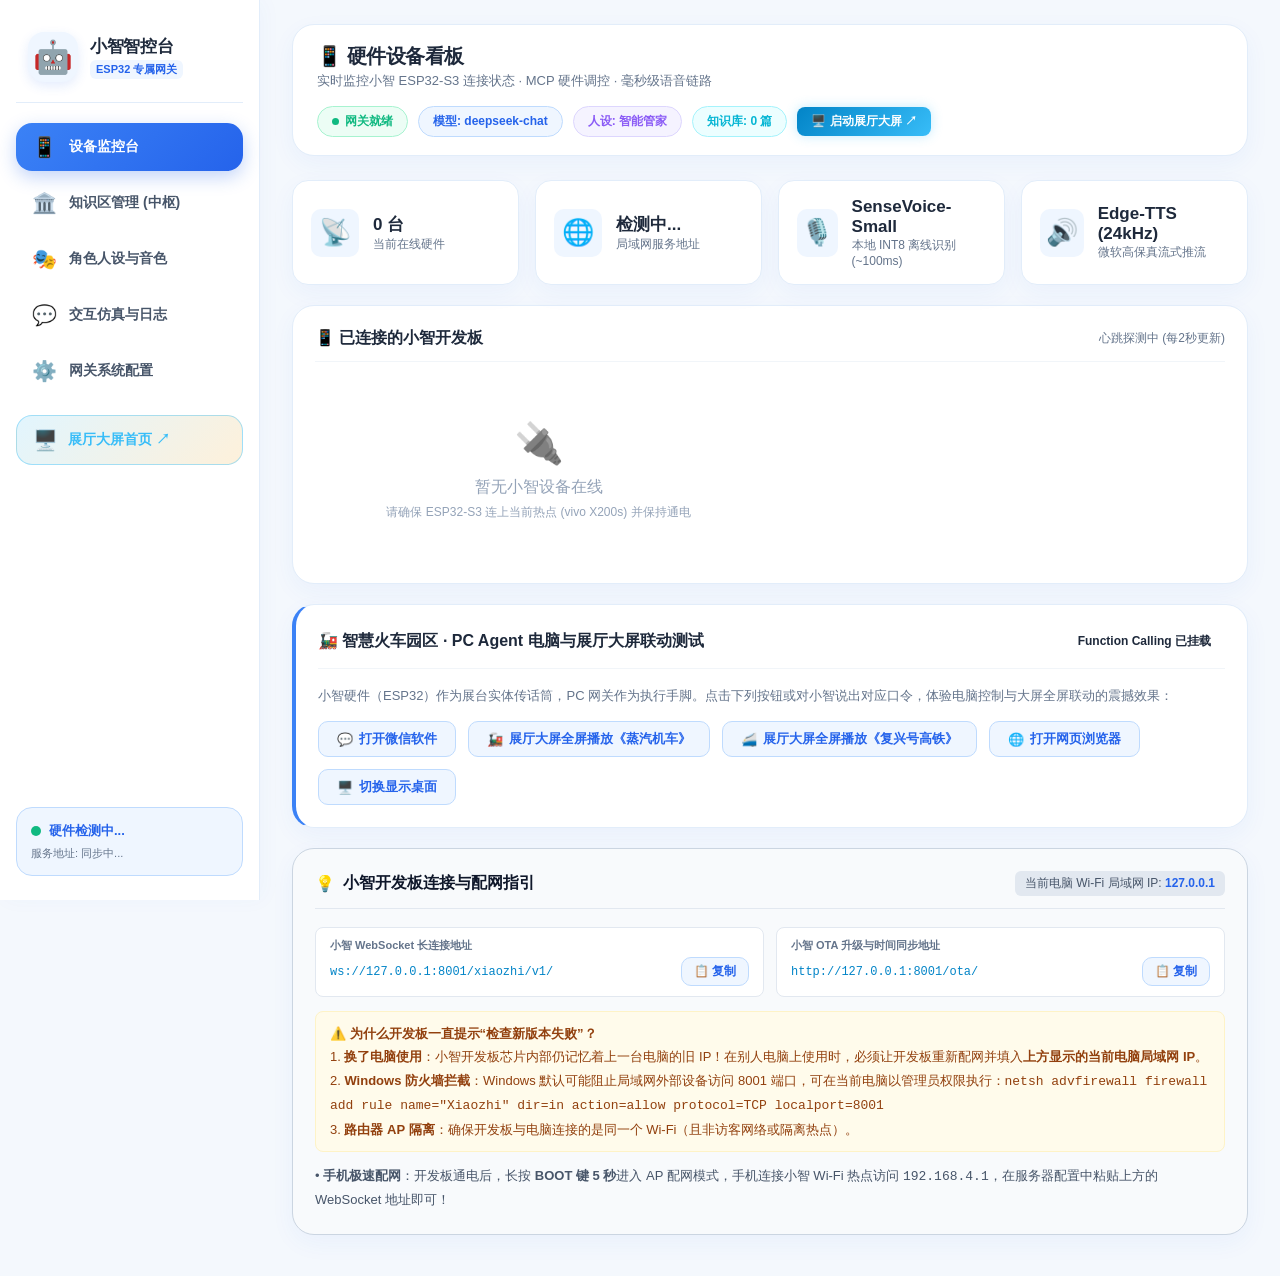
==== commit a05e5b51: "fix(ota): support all OTA route variants, standard firmware payload, auto firewall rule, and board I" ====
--- a/gateway/web/index.html
+++ b/gateway/web/index.html
@@ -165,15 +165,43 @@
           </div>
         </div>
 
-        <div class="card" style="background: #f0f7ff; border-color: #bfdbfe;">
-          <div class="card-header" style="border-color: #e0edfe;">
-            <h2 style="color: #2563eb;">💡 Wi-Fi 与硬件配网指引</h2>
-          </div>
-          <p style="font-size: 13px; color: #475569; line-height: 1.7;">
-            • <strong>Wi-Fi 连接</strong>：小智支持标准 2.4GHz Wi-Fi。首次使用可按住开发板 BOOT 键 5 秒进入 AP 配网模式（手机连接小智热点后浏览器访问 <code>192.168.4.1</code>），或在 <code>nvs_config.csv</code> 中填入您的热点名称与密码。<br>
-            • <strong>专属通信链路</strong>：开机自动通过当前网关获取 OTA 与 WebSocket 长连接，纯内网极速低延迟，彻底摆脱外部服务器依赖。<br>
-            • <strong>硬件 MCP 调控</strong>：小智连入后会自动注册硬件控制工具，支持实时调节喇叭音量、屏幕亮度与状态播报。
-          </p>
+        <div class="card" style="background: #f8fafc; border-color: #cbd5e1;">
+          <div class="card-header" style="border-color: #e2e8f0; display:flex; justify-content:space-between; align-items:center; flex-wrap:wrap; gap:8px;">
+            <h2 style="color: #0f172a; display:flex; align-items:center; gap:8px;">
+              <span>💡</span> 小智开发板连接与配网指引
+            </h2>
+            <span style="font-size:12px; color:#475569; background:#e2e8f0; padding:4px 10px; border-radius:6px;">
+              当前电脑 Wi-Fi 局域网 IP: <strong id="card-lan-ip" style="color:#2563eb;">127.0.0.1</strong>
+            </span>
+          </div>
+
+          <!-- Quick Connect URLs with Copy Buttons -->
+          <div style="display:grid; grid-template-columns: repeat(auto-fit, minmax(280px, 1fr)); gap:12px; margin: 14px 0;">
+            <div style="background:#fff; border:1px solid #e2e8f0; border-radius:8px; padding:10px 14px;">
+              <div style="font-size:11px; color:#64748b; font-weight:700; margin-bottom:4px;">小智 WebSocket 长连接地址</div>
+              <div style="display:flex; justify-content:space-between; align-items:center; gap:8px;">
+                <code id="card-ws-url" style="font-size:12px; color:#0284c7; word-break:break-all;">ws://127.0.0.1:8001/xiaozhi/v1/</code>
+                <button class="btn btn-secondary btn-sm" onclick="copyToClipboard(document.getElementById('card-ws-url').innerText, '已复制 WebSocket 地址！')">📋 复制</button>
+              </div>
+            </div>
+            <div style="background:#fff; border:1px solid #e2e8f0; border-radius:8px; padding:10px 14px;">
+              <div style="font-size:11px; color:#64748b; font-weight:700; margin-bottom:4px;">小智 OTA 升级与时间同步地址</div>
+              <div style="display:flex; justify-content:space-between; align-items:center; gap:8px;">
+                <code id="card-ota-url" style="font-size:12px; color:#0284c7; word-break:break-all;">http://127.0.0.1:8001/ota/</code>
+                <button class="btn btn-secondary btn-sm" onclick="copyToClipboard(document.getElementById('card-ota-url').innerText, '已复制 OTA 地址！')">📋 复制</button>
+              </div>
+            </div>
+          </div>
+
+          <div style="font-size: 13px; color: #475569; line-height: 1.8;">
+            <div style="background:#fffbeb; border:1px solid #fef3c7; border-radius:8px; padding:10px 14px; margin-bottom:12px; color:#92400e;">
+              <strong>⚠️ 为什么开发板一直提示“检查新版本失败”？</strong><br>
+              1. <strong>换了电脑使用</strong>：小智开发板芯片内部仍记忆着上一台电脑的旧 IP！在别人电脑上使用时，必须让开发板重新配网并填入<strong>上方显示的当前电脑局域网 IP</strong>。<br>
+              2. <strong>Windows 防火墙拦截</strong>：Windows 默认可能阻止局域网外部设备访问 8001 端口，可在当前电脑以管理员权限执行：<code>netsh advfirewall firewall add rule name="Xiaozhi" dir=in action=allow protocol=TCP localport=8001</code><br>
+              3. <strong>路由器 AP 隔离</strong>：确保开发板与电脑连接的是同一个 Wi-Fi（且非访客网络或隔离热点）。
+            </div>
+            • <strong>手机极速配网</strong>：开发板通电后，长按 <strong>BOOT 键 5 秒</strong>进入 AP 配网模式，手机连接小智 Wi-Fi 热点访问 <code>192.168.4.1</code>，在服务器配置中粘贴上方的 WebSocket 地址即可！
+          </div>
         </div>
       </section>
 
@@ -693,9 +721,14 @@
           </div>
         </div>
       </div>
-      <div class="modal-footer">
-        <button class="btn btn-secondary" onclick="closeRoleModal()">取消</button>
-        <button class="btn btn-primary" onclick="saveRoleData()">保存人设</button>
+      <div class="modal-footer" style="display: flex; justify-content: space-between; align-items: center;">
+        <div>
+          <button id="btn-delete-role-modal" type="button" class="btn btn-danger-outline" onclick="deleteCurrentModalRole()" style="display: none;">🗑️ 删除此人设</button>
+        </div>
+        <div style="display: flex; gap: 8px;">
+          <button type="button" class="btn btn-secondary" onclick="closeRoleModal()">取消</button>
+          <button type="button" class="btn btn-primary" onclick="saveRoleData()">保存人设</button>
+        </div>
       </div>
     </div>
   </div>
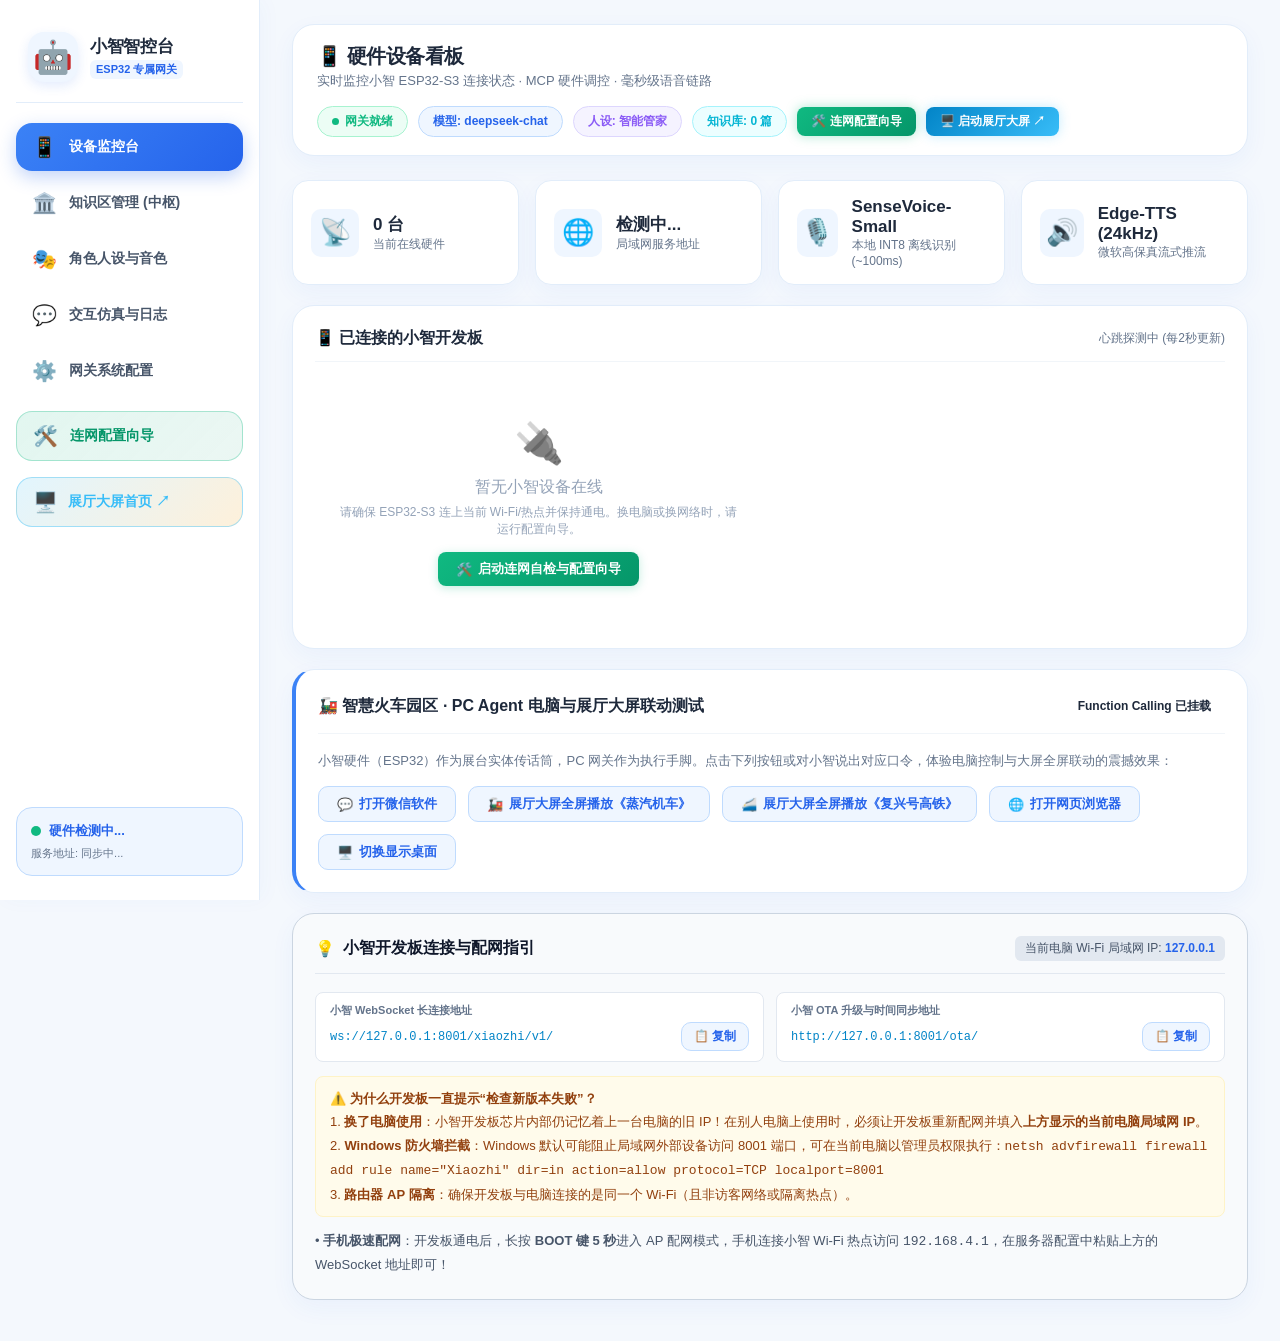
==== commit 4b0460ed: "feat(wizard): add 5-step connection & configuration wizard for effortless setup across different PCs" ====
--- a/gateway/web/index.html
+++ b/gateway/web/index.html
@@ -42,7 +42,11 @@
             <span class="item-icon">⚙️</span>
             <span>网关系统配置</span>
           </button>
-          <a href="/kiosk.html" target="_blank" class="nav-item" style="text-decoration:none; margin-top:12px; background:linear-gradient(135deg, rgba(56,189,248,0.15), rgba(245,158,11,0.15)); border:1px solid rgba(56,189,248,0.4); color:#38bdf8; font-weight:600; display:flex; align-items:center; gap:10px;">
+          <button class="nav-item" id="nav-wizard" onclick="openWizardModal()" style="margin-top:8px; background:linear-gradient(135deg, rgba(16,185,129,0.12), rgba(5,150,105,0.08)); border:1px solid rgba(16,185,129,0.3); color:#059669; font-weight:600;">
+            <span class="item-icon">🛠️</span>
+            <span>连网配置向导</span>
+          </button>
+          <a href="/kiosk.html" target="_blank" class="nav-item" style="text-decoration:none; margin-top:8px; background:linear-gradient(135deg, rgba(56,189,248,0.15), rgba(245,158,11,0.15)); border:1px solid rgba(56,189,248,0.4); color:#38bdf8; font-weight:600; display:flex; align-items:center; gap:10px;">
             <span class="item-icon">🖥️</span>
             <span>展厅大屏首页 ↗</span>
           </a>
@@ -82,6 +86,9 @@
           <div class="badge badge-rag" id="header-rag-badge">
             知识库: 0 篇
           </div>
+          <button class="badge" onclick="openWizardModal()" style="background:linear-gradient(135deg, #10b981, #059669); color:#fff; text-decoration:none; cursor:pointer; font-weight:700; padding:6px 14px; border-radius:8px; display:inline-flex; align-items:center; gap:6px; box-shadow:0 0 12px rgba(16,185,129,0.35); border:none;">
+            🛠️ 连网配置向导
+          </button>
           <a href="/kiosk.html" target="_blank" class="badge" style="background:linear-gradient(135deg, #0284c7, #38bdf8); color:#fff; text-decoration:none; cursor:pointer; font-weight:600; padding:6px 14px; border-radius:8px; display:inline-flex; align-items:center; gap:6px; box-shadow:0 0 12px rgba(56,189,248,0.3); border:none;">
             🖥️ 启动展厅大屏 ↗
           </a>
@@ -130,7 +137,10 @@
             <div class="empty-state">
               <div class="empty-icon">🔌</div>
               <p>暂无小智设备在线</p>
-              <span class="empty-hint">请确保 ESP32-S3 连上当前热点 (vivo X200s) 并保持通电</span>
+              <span class="empty-hint">请确保 ESP32-S3 连上当前 Wi-Fi/热点并保持通电。换电脑或换网络时，请运行配置向导。</span>
+              <button class="btn btn-primary" onclick="openWizardModal()" style="margin-top:14px; background:linear-gradient(135deg, #10b981, #059669); border:none; padding:8px 18px; font-weight:600; border-radius:8px; display:inline-flex; align-items:center; gap:6px; box-shadow:0 2px 10px rgba(16,185,129,0.25);">
+                <span>🛠️</span> 启动连网自检与配置向导
+              </button>
             </div>
           </div>
         </div>
@@ -854,6 +864,243 @@
     </div>
   </div>
 
+  <!-- Modal: Step-by-Step Connection & Configuration Wizard (连网与配置向导) -->
+  <div id="wizard-modal" class="modal-overlay" style="display: none; z-index: 9999;">
+    <div class="modal-card" style="max-width: 780px; width: 95%; max-height: 90vh; display: flex; flex-direction: column;">
+      <!-- Wizard Header -->
+      <div class="modal-header" style="background: linear-gradient(135deg, #1e293b, #0f172a); color: #fff; border-bottom: none; border-radius: 12px 12px 0 0; padding: 20px 24px;">
+        <div style="display: flex; align-items: center; gap: 12px;">
+          <div style="font-size: 28px; background: rgba(56,189,248,0.15); border: 1px solid rgba(56,189,248,0.3); border-radius: 10px; width: 44px; height: 44px; display: flex; align-items: center; justify-content: center;">🛠️</div>
+          <div>
+            <h3 style="margin: 0; font-size: 18px; color: #f8fafc; font-weight: 700;">小智 AI 硬件连网与服务配置向导</h3>
+            <p style="margin: 4px 0 0 0; font-size: 12px; color: #94a3b8;">换电脑或换 Wi-Fi 必做 · 5 步全自动化检测与配网，彻底告别连不上与无声音</p>
+          </div>
+        </div>
+        <button class="close-btn" onclick="closeWizardModal()" style="color: #cbd5e1;">&times;</button>
+      </div>
+
+      <!-- Stepper Indicator -->
+      <div class="wizard-stepper" style="background: #f8fafc; border-bottom: 1px solid #e2e8f0; padding: 14px 20px; display: flex; justify-content: space-between; align-items: center; overflow-x: auto;">
+        <div class="step-item active" id="wiz-step-ind-1">
+          <div class="step-num">1</div>
+          <span class="step-label">电脑网络检测</span>
+        </div>
+        <div class="step-divider"></div>
+        <div class="step-item" id="wiz-step-ind-2">
+          <div class="step-num">2</div>
+          <span class="step-label">USB与Wi-Fi刷写</span>
+        </div>
+        <div class="step-divider"></div>
+        <div class="step-item" id="wiz-step-ind-3">
+          <div class="step-num">3</div>
+          <span class="step-label">开发板在线握手</span>
+        </div>
+        <div class="step-divider"></div>
+        <div class="step-item" id="wiz-step-ind-4">
+          <div class="step-num">4</div>
+          <span class="step-label">AI与发音自检</span>
+        </div>
+        <div class="step-divider"></div>
+        <div class="step-item" id="wiz-step-ind-5">
+          <div class="step-num">5</div>
+          <span class="step-label">就绪与完成</span>
+        </div>
+      </div>
+
+      <!-- Wizard Scrollable Body -->
+      <div class="modal-body" style="flex: 1; overflow-y: auto; padding: 24px;">
+
+        <!-- STEP 1: PC Network & Port Check -->
+        <div id="wiz-step-1" class="wiz-step-panel">
+          <div class="wiz-banner-info">
+            <div style="font-size: 20px;">🖥️</div>
+            <div>
+              <strong style="color: #0f172a; font-size: 14px;">第 1 步：电脑局域网 IP 与网关服务检测</strong>
+              <div style="font-size: 12px; color: #475569; margin-top: 2px;">开发板必须与当前电脑连接在同一个 Wi-Fi 或热点下，网关才能接收小智发出的语音数据。</div>
+            </div>
+          </div>
+
+          <div style="display: grid; grid-template-columns: 1fr 1fr; gap: 14px; margin: 18px 0;">
+            <div style="background: #f1f5f9; border: 1px solid #cbd5e1; border-radius: 8px; padding: 14px;">
+              <span style="font-size: 12px; color: #64748b;">电脑当前 Wi-Fi 局域网 IP</span>
+              <div id="wiz-step1-ip" style="font-size: 20px; font-weight: 700; color: #2563eb; margin-top: 4px;">检测中...</div>
+            </div>
+            <div style="background: #f1f5f9; border: 1px solid #cbd5e1; border-radius: 8px; padding: 14px;">
+              <span style="font-size: 12px; color: #64748b;">网关服务监听端口</span>
+              <div id="wiz-step1-port" style="font-size: 20px; font-weight: 700; color: #16a34a; margin-top: 4px;">8001 (就绪)</div>
+            </div>
+          </div>
+
+          <div style="background: #eff6ff; border: 1px solid #bfdbfe; border-radius: 8px; padding: 12px 14px; font-size: 13px; color: #1e40af; line-height: 1.6;">
+            💡 <strong>常见排查提示：</strong><br>
+            • 如果电脑连接的是校园网或公司内网，通常开启了“AP/内网隔离”，此时小智板子可能无法访问电脑 IP。<br>
+            • <strong>强烈推荐：</strong>电脑和小智开发板同时连接<strong>手机个人热点</strong>（最稳定、无防火墙阻隔）。
+          </div>
+        </div>
+
+        <!-- STEP 2: USB Port & Wi-Fi Flash -->
+        <div id="wiz-step-2" class="wiz-step-panel" style="display: none;">
+          <div class="wiz-banner-info">
+            <div style="font-size: 20px;">🔌</div>
+            <div>
+              <strong style="color: #0f172a; font-size: 14px;">第 2 步：USB 开发板识别与 Wi-Fi / IP 一键刷写</strong>
+              <div style="font-size: 12px; color: #475569; margin-top: 2px;">无需手动改任何代码，填入 Wi-Fi 账号密码，一键自动写入开发板 NVS 配置！</div>
+            </div>
+          </div>
+
+          <div class="form-group" style="margin-top: 16px;">
+            <label style="display: flex; justify-content: space-between; align-items: center;">
+              <span>小智开发板 USB 串口 (COM 口)</span>
+              <button class="btn btn-secondary" onclick="wizDetectPorts()" style="font-size: 11px; padding: 2px 8px;">🔄 重新扫描串口</button>
+            </label>
+            <select id="wiz-step2-port" style="font-size: 13px; padding: 8px 12px; border-radius: 6px; border: 1px solid #cbd5e1;"></select>
+            <small id="wiz-step2-port-hint" style="color: #64748b;">正在检索已连接的 USB 串口设备...</small>
+          </div>
+
+          <div style="display: grid; grid-template-columns: 1fr 1fr; gap: 14px; margin-top: 14px;">
+            <div class="form-group">
+              <label>Wi-Fi 名称 (SSID)</label>
+              <input type="text" id="wiz-step2-ssid" placeholder="如: vivo X200s 或 Home_WiFi" style="font-size: 13px; padding: 8px 12px; border-radius: 6px; border: 1px solid #cbd5e1;">
+            </div>
+            <div class="form-group">
+              <label>Wi-Fi 密码</label>
+              <input type="text" id="wiz-step2-pass" placeholder="无密码可留空" style="font-size: 13px; padding: 8px 12px; border-radius: 6px; border: 1px solid #cbd5e1;">
+            </div>
+          </div>
+
+          <div style="margin-top: 16px; background: #fffbeb; border: 1px solid #fde68a; border-radius: 8px; padding: 10px 14px; font-size: 12px; color: #92400e;">
+            ⚠️ <strong>硬件提示：</strong>ESP32-S3 只支持 <strong>2.4GHz</strong> 频段 Wi-Fi。如果是手机热点，请务必在热点设置中开启<strong>“最大兼容性 / 2.4GHz 频段”</strong>。
+          </div>
+
+          <div style="margin-top: 16px; text-align: center;">
+            <button id="btn-wiz-flash" class="btn btn-primary" onclick="wizDoFlash()" style="width: 100%; padding: 10px 16px; font-size: 14px; font-weight: 700; background: linear-gradient(135deg, #2563eb, #1d4ed8);">
+              ⚡ 一键将 Wi-Fi 与电脑网关地址写入开发板 (自动重启)
+            </button>
+          </div>
+
+          <!-- Flash Result Feedback -->
+          <div id="wiz-flash-feedback" style="display: none; margin-top: 14px; padding: 12px 14px; border-radius: 8px; font-size: 13px;"></div>
+        </div>
+
+        <!-- STEP 3: Link Handshake Check -->
+        <div id="wiz-step-3" class="wiz-step-panel" style="display: none;">
+          <div class="wiz-banner-info">
+            <div style="font-size: 20px;">📡</div>
+            <div>
+              <strong style="color: #0f172a; font-size: 14px;">第 3 步：开发板与网关在线握手检测</strong>
+              <div style="font-size: 12px; color: #475569; margin-top: 2px;">开发板写入配置并重启后，将自动发起 OTA 检查并建立毫秒级 WebSocket 握手。</div>
+            </div>
+          </div>
+
+          <div style="margin: 24px 0; text-align: center; padding: 24px; background: #f8fafc; border: 1px dashed #cbd5e1; border-radius: 12px;">
+            <div id="wiz-handshake-icon" style="font-size: 42px; margin-bottom: 12px;">🔄</div>
+            <h4 id="wiz-handshake-title" style="margin: 0 0 6px 0; font-size: 16px; color: #0f172a;">正在等待小智开发板连网上线...</h4>
+            <p id="wiz-handshake-desc" style="margin: 0; font-size: 13px; color: #64748b;">板子重启后约需 3~8 秒连接 Wi-Fi，请保持板子通电...</p>
+
+            <div id="wiz-dev-details-card" style="display: none; margin-top: 18px; text-align: left; background: #f0fdf4; border: 1px solid #86efac; border-radius: 8px; padding: 14px;">
+              <div style="font-weight: 700; color: #166534; margin-bottom: 8px; font-size: 14px;">🟢 握手成功！小智硬件已在线</div>
+              <div style="display: grid; grid-template-columns: 1fr 1fr; gap: 8px; font-size: 12px; color: #1e293b;">
+                <div>MAC 地址: <strong id="wiz-dev-mac">-</strong></div>
+                <div>设备 IP: <strong id="wiz-dev-ip">-</strong></div>
+                <div>固件版本: <strong id="wiz-dev-ver">-</strong></div>
+                <div>连接协议: <strong style="color: #2563eb;">WebSocket /xiaozhi/v1/</strong></div>
+              </div>
+            </div>
+          </div>
+
+          <div style="text-align: center;">
+            <button class="btn btn-secondary" onclick="wizCheckDeviceOnline()" style="font-size: 12px;">🔄 手动刷新检测状态</button>
+          </div>
+        </div>
+
+        <!-- STEP 4: AI LLM & Speaker Test -->
+        <div id="wiz-step-4" class="wiz-step-panel" style="display: none;">
+          <div class="wiz-banner-info">
+            <div style="font-size: 20px;">🧠</div>
+            <div>
+              <strong style="color: #0f172a; font-size: 14px;">第 4 步：AI 大模型中转与喇叭发音自检</strong>
+              <div style="font-size: 12px; color: #475569; margin-top: 2px;">很多人“喇叭没声音”是因为 API Key 没配或失效导致无回答。此处进行双重隔离自测！</div>
+            </div>
+          </div>
+
+          <!-- Section 1: LLM Test -->
+          <div style="background: #ffffff; border: 1px solid #e2e8f0; border-radius: 8px; padding: 16px; margin: 16px 0;">
+            <div style="display: flex; justify-content: space-between; align-items: center; margin-bottom: 10px;">
+              <strong style="font-size: 13px; color: #0f172a;">1. 大模型 API Key 与连通性自测</strong>
+              <span id="wiz-llm-status-badge" class="badge badge-secondary" style="font-size: 11px;">检测中...</span>
+            </div>
+            
+            <div style="display: flex; gap: 8px; margin-bottom: 10px;">
+              <input type="text" id="wiz-llm-key-input" placeholder="输入或修改 DeepSeek API Key (sk-...)" style="flex: 1; font-size: 12px; padding: 7px 10px; border-radius: 6px; border: 1px solid #cbd5e1;">
+              <button class="btn btn-secondary" onclick="wizSaveApiKey()" style="font-size: 12px; white-space: nowrap;">保存 Key</button>
+              <button id="btn-wiz-test-llm" class="btn btn-primary" onclick="wizDoTestLLM()" style="font-size: 12px; white-space: nowrap;">🧪 测试大模型</button>
+            </div>
+
+            <div id="wiz-llm-feedback" style="display: none; padding: 10px 12px; border-radius: 6px; font-size: 12px; line-height: 1.5;"></div>
+          </div>
+
+          <!-- Section 2: Speaker Voice Stream Test -->
+          <div style="background: #ffffff; border: 1px solid #e2e8f0; border-radius: 8px; padding: 16px; margin-bottom: 16px;">
+            <div style="display: flex; justify-content: space-between; align-items: center; margin-bottom: 8px;">
+              <strong style="font-size: 13px; color: #0f172a;">2. 小智开发板喇叭物理发音测试</strong>
+              <span class="badge badge-primary" style="font-size: 11px;">Edge-TTS + Opus 直推</span>
+            </div>
+            <p style="font-size: 12px; color: #64748b; margin: 0 0 12px 0;">
+              点击按钮后，网关将通过 WebSocket 向开发板实时推送测试语音包，板子喇叭应立即播报发音！
+            </p>
+
+            <button id="btn-wiz-test-speaker" class="btn btn-success" onclick="wizDoTestSpeaker()" style="padding: 9px 16px; font-size: 13px; font-weight: 600; background: linear-gradient(135deg, #10b981, #059669); color: #fff; border: none; border-radius: 6px; cursor: pointer; display: inline-flex; align-items: center; gap: 6px;">
+              <span>🔊</span> 点击让小智开发板喇叭发声测试
+            </button>
+
+            <div id="wiz-speaker-feedback" style="display: none; margin-top: 10px; padding: 10px 12px; border-radius: 6px; font-size: 12px;"></div>
+          </div>
+        </div>
+
+        <!-- STEP 5: All Done & Ready -->
+        <div id="wiz-step-5" class="wiz-step-panel" style="display: none;">
+          <div style="text-align: center; padding: 20px 0;">
+            <div style="font-size: 54px; margin-bottom: 12px;">🎉</div>
+            <h3 style="margin: 0 0 8px 0; font-size: 20px; color: #166534;">太棒了！小智 AI 硬件全链路配置完毕！</h3>
+            <p style="margin: 0; font-size: 13px; color: #64748b;">电脑 IP、开发板 Wi-Fi、网关握手、大模型中转与发音喇叭均已通过检测。</p>
+          </div>
+
+          <div style="background: #f8fafc; border: 1px solid #e2e8f0; border-radius: 10px; padding: 16px; margin: 16px 0;">
+            <div style="display: grid; grid-template-columns: 1fr 1fr; gap: 12px; font-size: 13px;">
+              <div style="display: flex; align-items: center; gap: 8px; color: #15803d;">
+                <span>✅</span> <strong>本机局域网 IP 绑定正常</strong>
+              </div>
+              <div style="display: flex; align-items: center; gap: 8px; color: #15803d;">
+                <span>✅</span> <strong>开发板 Wi-Fi 与网关参数就绪</strong>
+              </div>
+              <div style="display: flex; align-items: center; gap: 8px; color: #15803d;">
+                <span>✅</span> <strong>WebSocket 实时通道已在线</strong>
+              </div>
+              <div style="display: flex; align-items: center; gap: 8px; color: #15803d;">
+                <span>✅</span> <strong>大模型响应与喇叭发声正常</strong>
+              </div>
+            </div>
+          </div>
+
+          <div style="background: #eff6ff; border: 1px solid #bfdbfe; border-radius: 8px; padding: 12px 14px; font-size: 12px; color: #1e40af; line-height: 1.6;">
+            💡 <strong>备忘提示：</strong>以后将小智硬件带到任何新电脑、或切换到新 Wi-Fi 时，只要打开本网关，随时点击右上角的<strong>【🛠️ 连网配置向导】</strong>，即可 1 分钟轻松搞定！
+          </div>
+        </div>
+
+      </div>
+
+      <!-- Wizard Modal Footer Buttons -->
+      <div class="modal-footer" style="background: #f8fafc; border-top: 1px solid #e2e8f0; padding: 14px 24px; display: flex; justify-content: space-between; align-items: center;">
+        <button id="wiz-btn-prev" class="btn btn-secondary" onclick="wizPrevStep()" style="display: none;">← 上一步</button>
+        <div style="display: flex; gap: 10px; margin-left: auto;">
+          <button id="wiz-btn-skip" class="btn btn-secondary" onclick="wizSkipStep()" style="display: none; font-size: 12px;">跳过此步 →</button>
+          <button id="wiz-btn-next" class="btn btn-primary" onclick="wizNextStep()">下一步：USB 识别与 Wi-Fi 刷写 →</button>
+          <button id="wiz-btn-finish" class="btn btn-success" onclick="closeWizardModal()" style="display: none; background: #16a34a; border-color: #16a34a; color: #fff;">🚀 进入主控制台</button>
+        </div>
+      </div>
+    </div>
+  </div>
+
   <script src="app.js?v=2.3.0"></script>
 </body>
 </html>
--- a/gateway/web/style.css
+++ b/gateway/web/style.css
@@ -1642,5 +1642,68 @@
   box-shadow: 0 4px 12px rgba(37,99,235,0.06);
 }
 
-
-
+/* ================= Setup Wizard Styles ================= */
+.wizard-stepper {
+  display: flex;
+  align-items: center;
+  justify-content: space-between;
+  user-select: none;
+}
+.step-item {
+  display: flex;
+  align-items: center;
+  gap: 8px;
+  font-size: 12px;
+  color: #94a3b8;
+  font-weight: 500;
+  transition: all 0.2s;
+}
+.step-item.active {
+  color: #2563eb;
+  font-weight: 700;
+}
+.step-item.completed {
+  color: #16a34a;
+  font-weight: 600;
+}
+.step-num {
+  width: 24px;
+  height: 24px;
+  border-radius: 50%;
+  background: #e2e8f0;
+  color: #64748b;
+  display: flex;
+  align-items: center;
+  justify-content: center;
+  font-size: 11px;
+  font-weight: 700;
+  transition: all 0.2s;
+}
+.step-item.active .step-num {
+  background: #2563eb;
+  color: #fff;
+  box-shadow: 0 0 10px rgba(37,99,235,0.35);
+}
+.step-item.completed .step-num {
+  background: #16a34a;
+  color: #fff;
+}
+.step-divider {
+  flex: 1;
+  height: 2px;
+  background: #e2e8f0;
+  margin: 0 8px;
+}
+.wiz-banner-info {
+  background: #f8fafc;
+  border: 1px solid #e2e8f0;
+  border-radius: 8px;
+  padding: 12px 14px;
+  display: flex;
+  align-items: center;
+  gap: 12px;
+}
+
+
+
+
